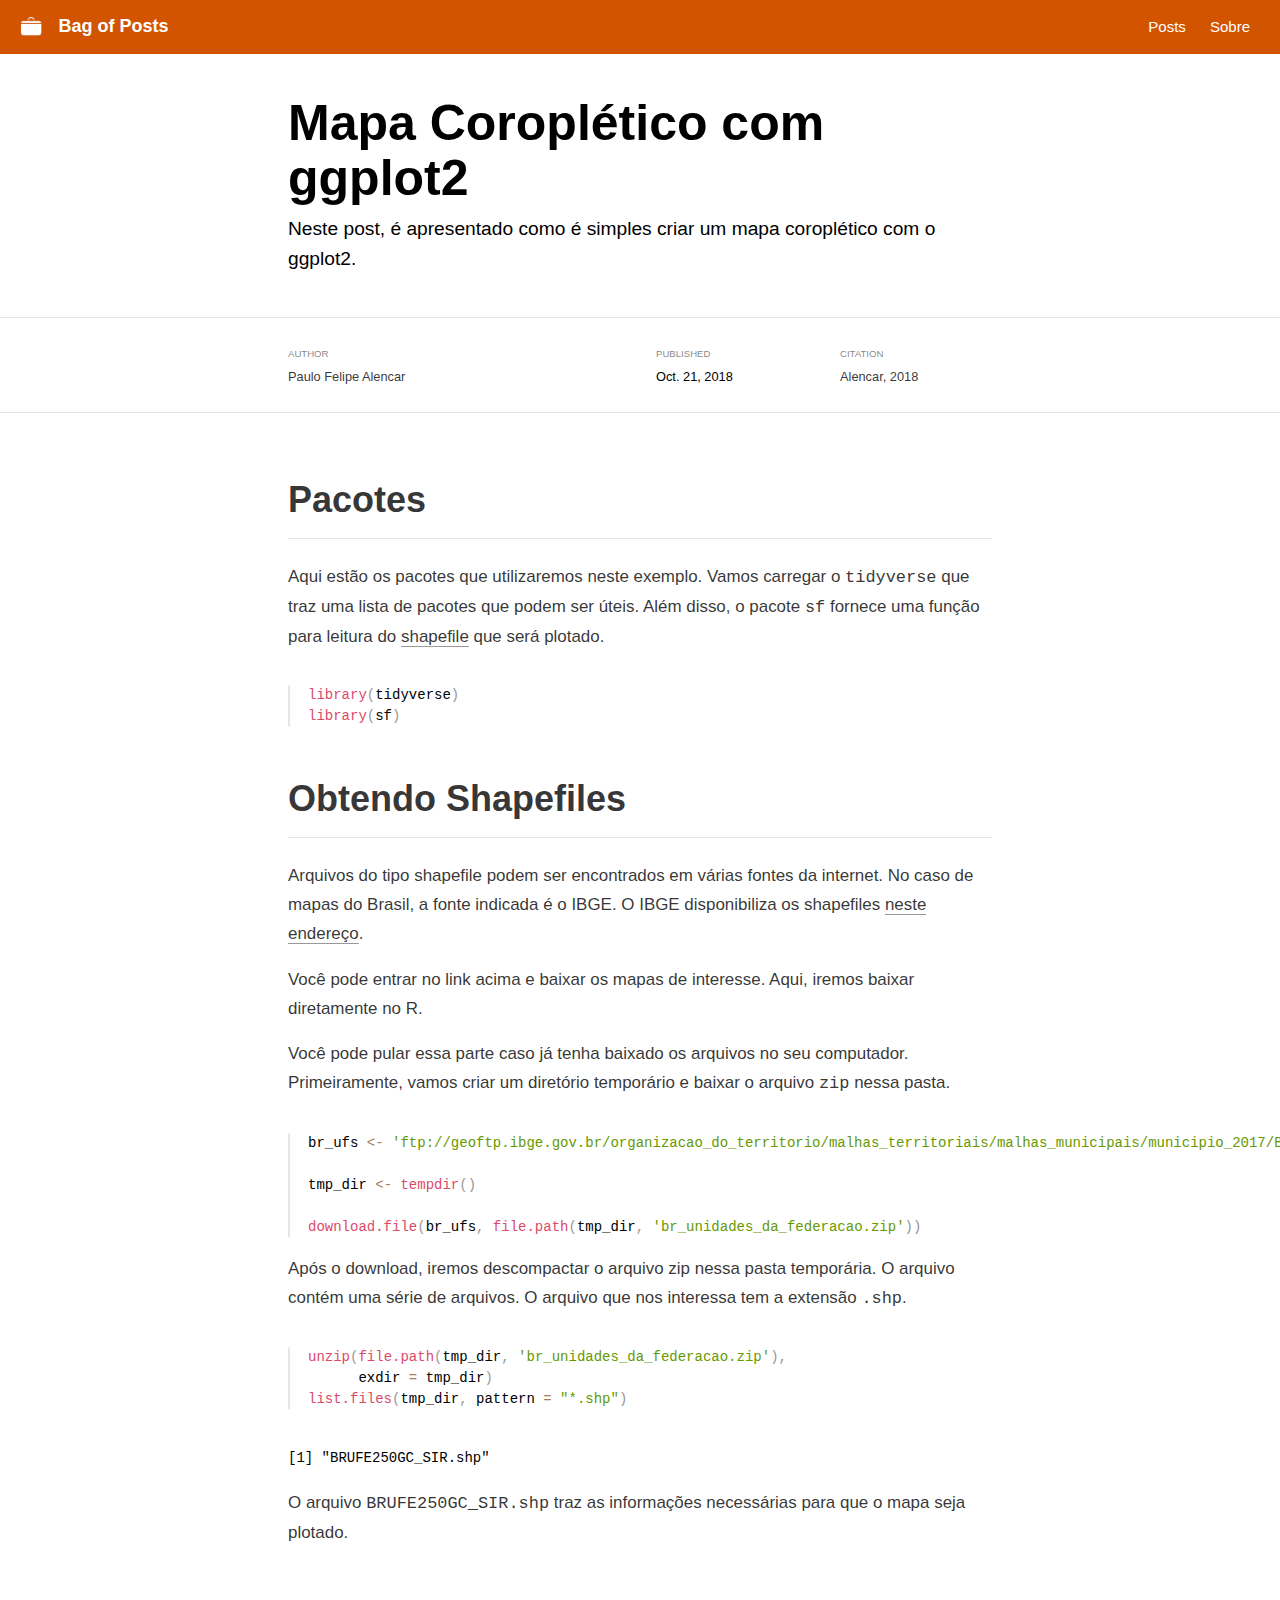
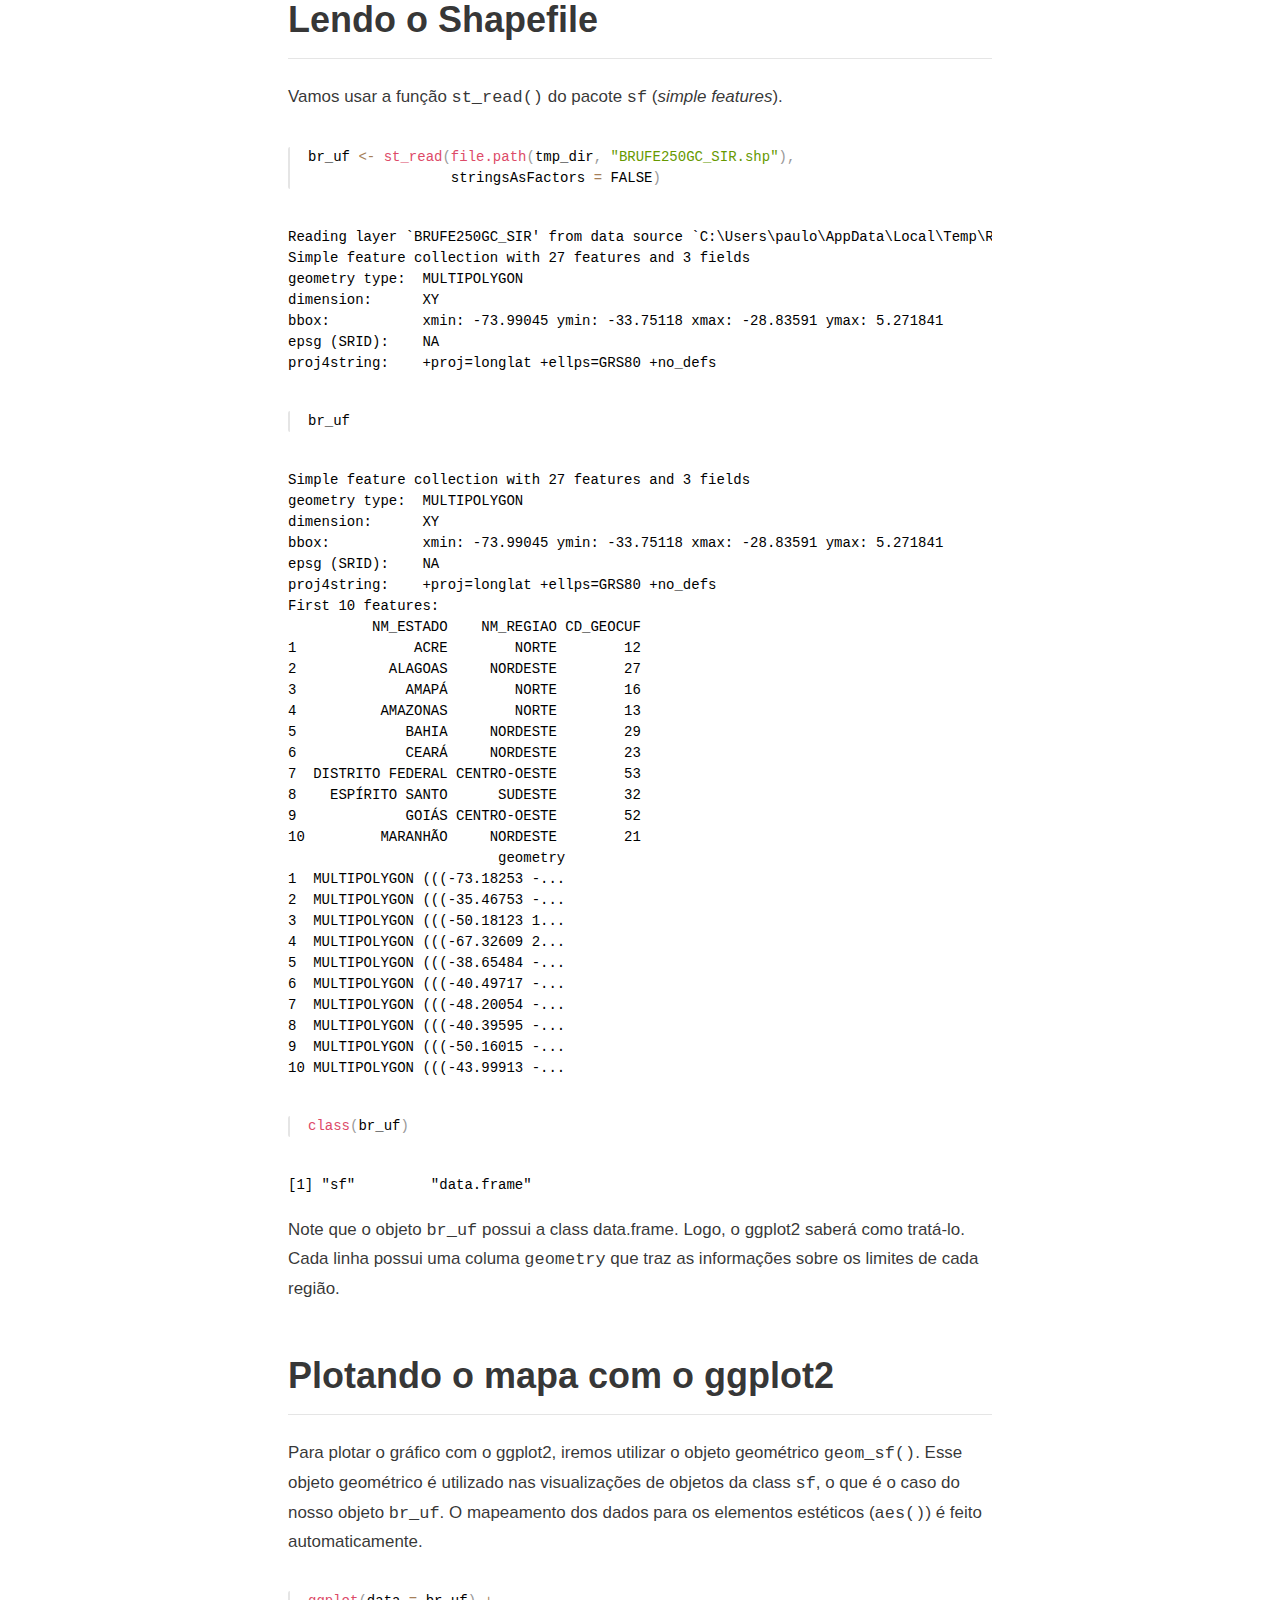
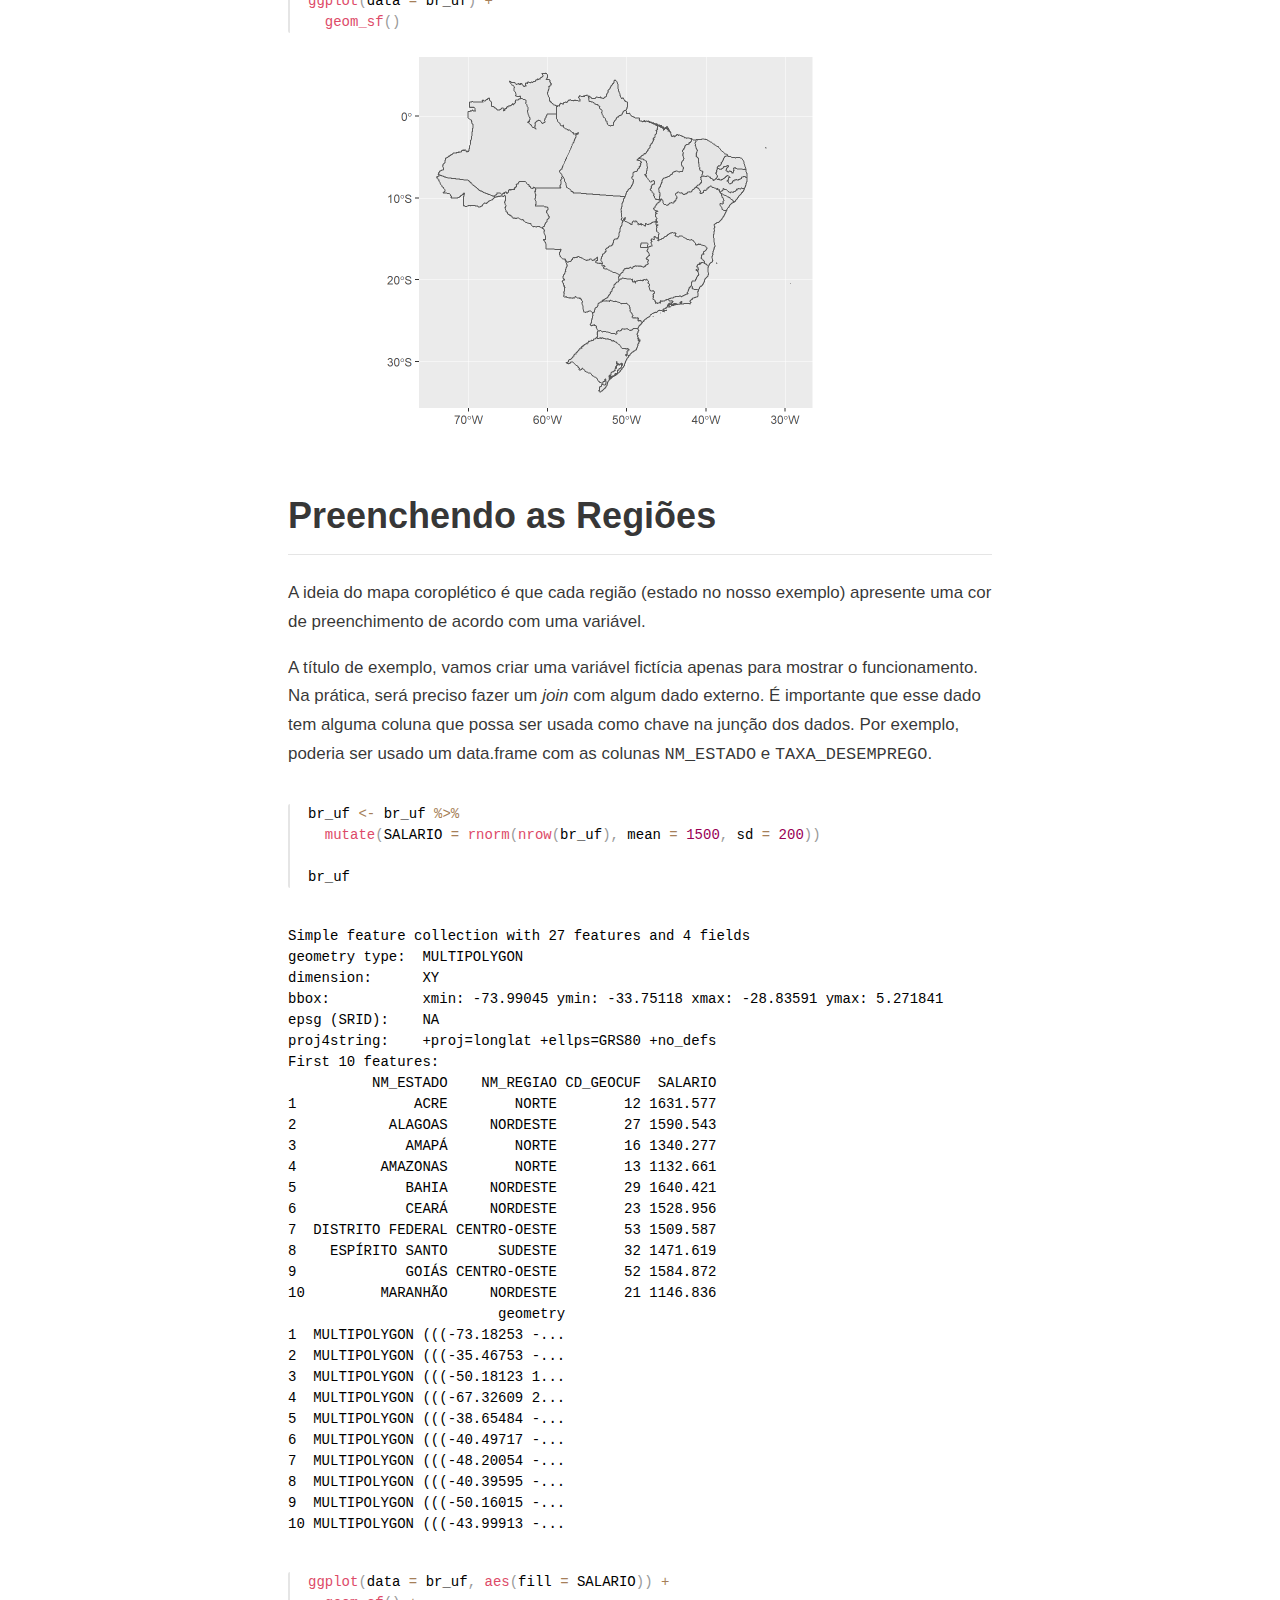
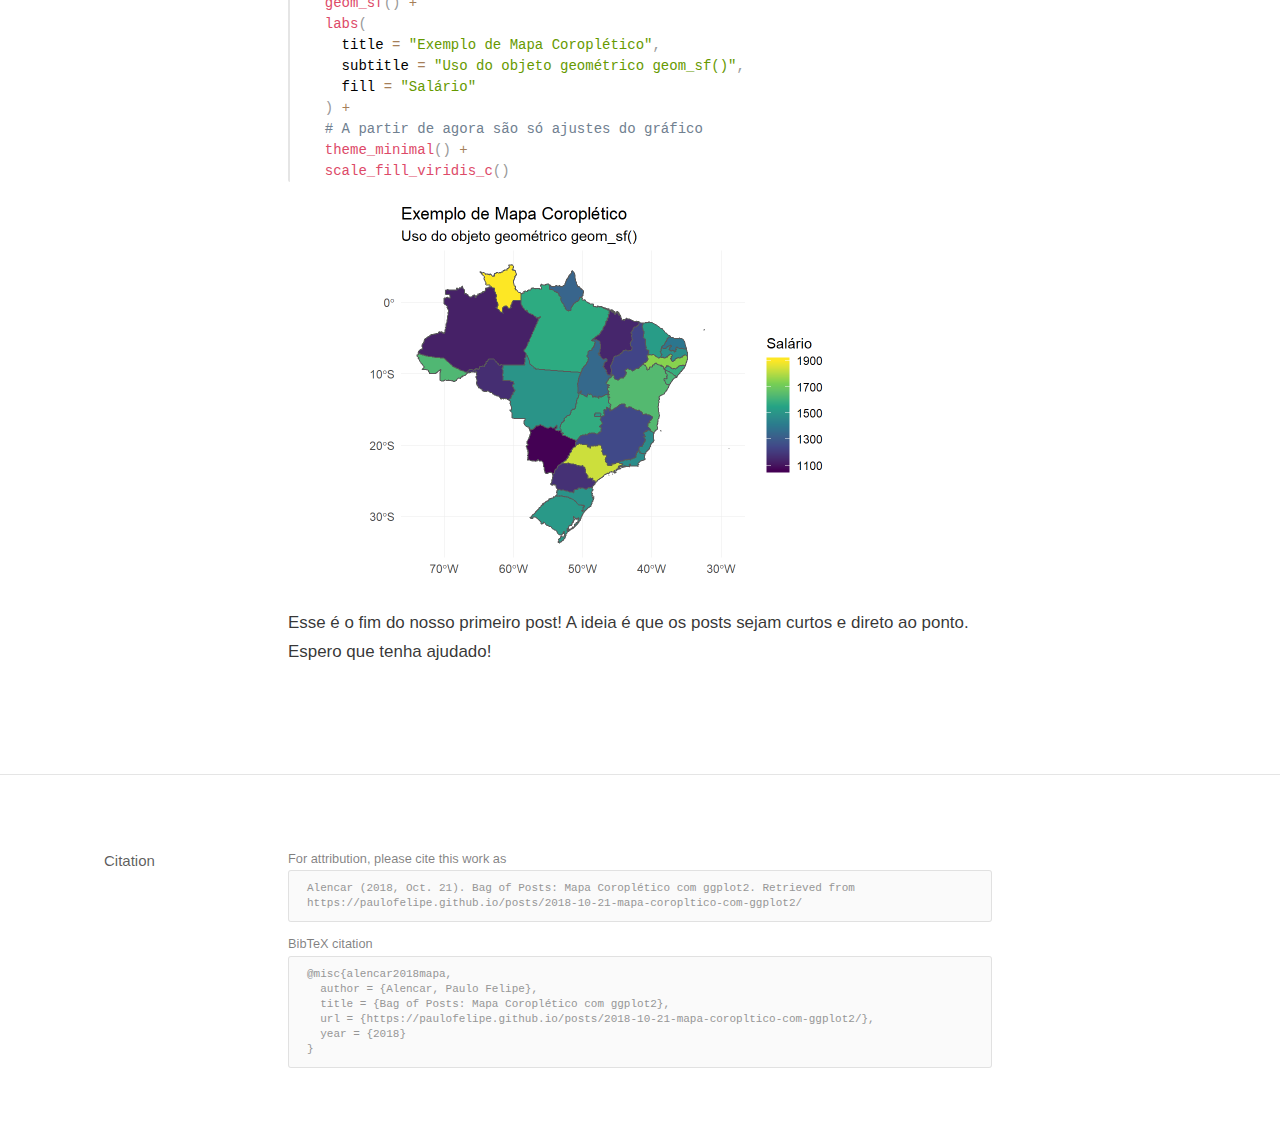
==== docs/posts/2018-10-21-mapa-coropltico-com-ggplot2/index.html @ 3ed50b2e "first commit" ====
<!DOCTYPE html>

<html xmlns="http://www.w3.org/1999/xhtml" lang="" xml:lang="">

<head>
  <meta charset="utf-8"/>
  <meta name="viewport" content="width=device-width, initial-scale=1"/>
  <meta http-equiv="X-UA-Compatible" content="IE=Edge,chrome=1"/>
  <meta name="generator" content="radix" />

  <style type="text/css">
  /* Hide doc at startup (prevent jankiness while JS renders/transforms) */
  body {
    visibility: hidden;
  }
  </style>

 <!--radix_placeholder_import_source-->
 <!--/radix_placeholder_import_source-->

  <!--radix_placeholder_meta_tags-->
<title>Bag of Posts: Mapa Coroplético com ggplot2</title>

<meta property="description" itemprop="description" content="Neste post, é apresentado como é simples criar um mapa coroplético com o ggplot2."/>

<link rel="canonical" href="https://paulofelipe.github.io/posts/2018-10-21-mapa-coropltico-com-ggplot2/"/>

<!--  https://schema.org/Article -->
<meta property="article:published" itemprop="datePublished" content="2018-10-21"/>
<meta property="article:created" itemprop="dateCreated" content="2018-10-21"/>
<meta name="article:author" content="Paulo Felipe Alencar"/>

<!--  https://developers.facebook.com/docs/sharing/webmasters#markup -->
<meta property="og:title" content="Bag of Posts: Mapa Coroplético com ggplot2"/>
<meta property="og:type" content="article"/>
<meta property="og:description" content="Neste post, é apresentado como é simples criar um mapa coroplético com o ggplot2."/>
<meta property="og:url" content="https://paulofelipe.github.io/posts/2018-10-21-mapa-coropltico-com-ggplot2/"/>
<meta property="og:image" content="https://paulofelipe.github.io/posts/2018-10-21-mapa-coropltico-com-ggplot2/mapa-coropltico-com-ggplot2_files/figure-html5/unnamed-chunk-7-1.png"/>
<meta property="og:image:width" content="1248"/>
<meta property="og:image:height" content="768"/>
<meta property="og:locale" content="en_US"/>
<meta property="og:site_name" content="Bag of Posts"/>

<!--  https://dev.twitter.com/cards/types/summary -->
<meta property="twitter:card" content="summary_large_image"/>
<meta property="twitter:title" content="Bag of Posts: Mapa Coroplético com ggplot2"/>
<meta property="twitter:description" content="Neste post, é apresentado como é simples criar um mapa coroplético com o ggplot2."/>
<meta property="twitter:url" content="https://paulofelipe.github.io/posts/2018-10-21-mapa-coropltico-com-ggplot2/"/>
<meta property="twitter:image" content="https://paulofelipe.github.io/posts/2018-10-21-mapa-coropltico-com-ggplot2/mapa-coropltico-com-ggplot2_files/figure-html5/unnamed-chunk-7-1.png"/>
<meta property="twitter:image:width" content="1248"/>
<meta property="twitter:image:height" content="768"/>

<!--  https://scholar.google.com/intl/en/scholar/inclusion.html#indexing -->
<meta name="citation_title" content="Bag of Posts: Mapa Coroplético com ggplot2"/>
<meta name="citation_fulltext_html_url" content="https://paulofelipe.github.io/posts/2018-10-21-mapa-coropltico-com-ggplot2/"/>
<meta name="citation_online_date" content="2018/10/21"/>
<meta name="citation_publication_date" content="2018/10/21"/>
<meta name="citation_author" content="Paulo Felipe Alencar"/>
<!--/radix_placeholder_meta_tags-->
  <!--radix_placeholder_rmarkdown_metadata-->

<script type="text/json" id="radix-rmarkdown-metadata">
{"type":"list","attributes":{"names":{"type":"character","attributes":{},"value":["title","description","author","date","output","citation_url","canonical_url"]}},"value":[{"type":"character","attributes":{},"value":["Mapa Coroplético com ggplot2"]},{"type":"character","attributes":{},"value":["Neste post, é apresentado como é simples criar um mapa coroplético com o ggplot2."]},{"type":"list","attributes":{},"value":[{"type":"list","attributes":{"names":{"type":"character","attributes":{},"value":["name","url"]}},"value":[{"type":"character","attributes":{},"value":["Paulo Felipe Alencar"]},{"type":"character","attributes":{},"value":["https://github.com/paulofelipe"]}]}]},{"type":"character","attributes":{},"value":["10-21-2018"]},{"type":"list","attributes":{"names":{"type":"character","attributes":{},"value":["radix::radix_article"]}},"value":[{"type":"list","attributes":{"names":{"type":"character","attributes":{},"value":["self_contained"]}},"value":[{"type":"logical","attributes":{},"value":[false]}]}]},{"type":"character","attributes":{},"value":["https://paulofelipe.github.io/posts/2018-10-21-mapa-coropltico-com-ggplot2/"]},{"type":"character","attributes":{},"value":["https://paulofelipe.github.io/posts/2018-10-21-mapa-coropltico-com-ggplot2/"]}]}
</script>
<!--/radix_placeholder_rmarkdown_metadata-->
  
  <script type="text/json" id="radix-resource-manifest">
  {"type":"character","attributes":{},"value":["BRUFE250GC_SIR.cpg","BRUFE250GC_SIR.dbf","BRUFE250GC_SIR.prj","BRUFE250GC_SIR.shp","BRUFE250GC_SIR.shx","mapa-coropltico-com-ggplot2_files/bowser-1.9.3/bowser.min.js","mapa-coropltico-com-ggplot2_files/distill-2.2.21/template.v2.js","mapa-coropltico-com-ggplot2_files/figure-html5/unnamed-chunk-5-1.png","mapa-coropltico-com-ggplot2_files/figure-html5/unnamed-chunk-7-1.png","mapa-coropltico-com-ggplot2_files/jquery-1.11.3/jquery.min.js","mapa-coropltico-com-ggplot2_files/webcomponents-2.0.0/webcomponents.js"]}
  </script>
  <!--radix_placeholder_navigation_in_header-->

<script type="application/javascript">

  window.headroom_prevent_pin = false;

  window.document.addEventListener("DOMContentLoaded", function (event) {

    // initialize headroom for banner
    var header = $('header').get(0);
    var headerHeight = header.offsetHeight;
    var headroom = new Headroom(header, {
      onPin : function() {
        if (window.headroom_prevent_pin) {
          window.headroom_prevent_pin = false;
          headroom.unpin();
        }
      }
    });
    headroom.init();
    if(window.location.hash)
      headroom.unpin();
    $(header).addClass('headroom--transition');

    // offset scroll location for banner on hash change
    // (see: https://github.com/WickyNilliams/headroom.js/issues/38)
    window.addEventListener("hashchange", function(event) {
      window.scrollTo(0, window.pageYOffset - (headerHeight + 25));
    });

    // responsive menu
    $('.radix-site-header').each(function(i, val) {
      var topnav = $(this);
      var toggle = topnav.find('.nav-toggle');
      toggle.on('click', function() {
        topnav.toggleClass('responsive');
      });
    });

    // nav dropdowns
    $('.nav-dropbtn').click(function(e) {
      $(this).next('.nav-dropdown-content').toggleClass('nav-dropdown-active');
      $(this).parent().siblings('.nav-dropdown')
         .children('.nav-dropdown-content').removeClass('nav-dropdown-active');
    });
    $("body").click(function(e){
      $('.nav-dropdown-content').removeClass('nav-dropdown-active');
    });
    $(".nav-dropdown").click(function(e){
      e.stopPropagation();
    });
  });
</script>

<style type="text/css">

/* Theme (user-documented overrideables for nav appearance) */

.radix-site-nav {
  color: rgba(255, 255, 255, 0.8);
  background-color: #455a64;
  font-size: 15px;
  font-weight: 300;
}

.radix-site-nav a {
  color: inherit;
  text-decoration: none;
}

.radix-site-nav a:hover {
  color: white;
}

@media print {
  .radix-site-nav {
    display: none;
  }
}

.radix-site-header {

}

.radix-site-footer {

}


/* Site Header */

.radix-site-header {
  width: 100%;
  box-sizing: border-box;
  z-index: 3;
}

.radix-site-header .nav-left {
  display: inline-block;
  margin-left: 8px;
}

@media screen and (max-width: 768px) {
  .radix-site-header .nav-left {
    margin-left: 0;
  }
}


.radix-site-header .nav-right {
  float: right;
  margin-right: 8px;
}

.radix-site-header a,
.radix-site-header .title {
  display: inline-block;
  text-align: center;
  padding: 14px 10px 14px 10px;
}

.radix-site-header .title {
  font-size: 18px;
}

.radix-site-header .logo {
  padding: 0;
}

.radix-site-header .logo img {
  display: none;
  max-height: 20px;
  width: auto;
  margin-bottom: -4px;
}

.radix-site-header .nav-image img {
  max-height: 18px;
  width: auto;
  display: inline-block;
  margin-bottom: -3px;
}



@media screen and (min-width: 1000px) {
  .radix-site-header .logo img {
    display: inline-block;
  }
  .radix-site-header .nav-left {
    margin-left: 20px;
  }
  .radix-site-header .nav-right {
    margin-right: 20px;
  }
  .radix-site-header .title {
    padding-left: 12px;
  }
}


.radix-site-header .nav-toggle {
  display: none;
}

.nav-dropdown {
  display: inline-block;
  position: relative;
}

.nav-dropdown .nav-dropbtn {
  border: none;
  outline: none;
  color: rgba(255, 255, 255, 0.8);
  padding: 16px 10px;
  background-color: transparent;
  font-family: inherit;
  font-size: inherit;
  font-weight: inherit;
  margin: 0;
  margin-top: 1px;
  z-index: 2;
}

.nav-dropdown-content {
  display: none;
  position: absolute;
  background-color: white;
  min-width: 200px;
  border: 1px solid rgba(0,0,0,0.15);
  border-radius: 4px;
  box-shadow: 0px 8px 16px 0px rgba(0,0,0,0.1);
  z-index: 1;
  margin-top: 2px;
  white-space: nowrap;
  padding-top: 4px;
  padding-bottom: 4px;
}

.nav-dropdown-content hr {
  margin-top: 4px;
  margin-bottom: 4px;
  border: none;
  border-bottom: 1px solid rgba(0, 0, 0, 0.1);
}

.nav-dropdown-active {
  display: block;
}

.nav-dropdown-content a, .nav-dropdown-content .nav-dropdown-header {
  color: black;
  padding: 6px 24px;
  text-decoration: none;
  display: block;
  text-align: left;
}

.nav-dropdown-content .nav-dropdown-header {
  display: block;
  padding: 5px 24px;
  padding-bottom: 0;
  text-transform: uppercase;
  font-size: 14px;
  color: #999999;
  white-space: nowrap;
}

.nav-dropdown:hover .nav-dropbtn {
  color: white;
}

.nav-dropdown-content a:hover {
  background-color: #ddd;
  color: black;
}

.nav-right .nav-dropdown-content {
  margin-left: -45%;
  right: 0;
}

@media screen and (max-width: 768px) {
  .radix-site-header a, .radix-site-header .nav-dropdown  {display: none;}
  .radix-site-header a.nav-toggle {
    float: right;
    display: block;
  }
  .radix-site-header .title {
    margin-left: 0;
  }
  .radix-site-header .nav-right {
    margin-right: 0;
  }
  .radix-site-header {
    overflow: hidden;
  }
  .nav-right .nav-dropdown-content {
    margin-left: 0;
  }
}


@media screen and (max-width: 768px) {
  .radix-site-header.responsive {position: relative;}
  .radix-site-header.responsive a.nav-toggle {
    position: absolute;
    right: 0;
    top: 0;
  }
  .radix-site-header.responsive a,
  .radix-site-header.responsive .nav-dropdown {
    display: block;
    text-align: left;
  }
  .radix-site-header.responsive .nav-left,
  .radix-site-header.responsive .nav-right {
    width: 100%;
  }
  .radix-site-header.responsive .nav-dropdown {float: none;}
  .radix-site-header.responsive .nav-dropdown-content {position: relative;}
  .radix-site-header.responsive .nav-dropdown .nav-dropbtn {
    display: block;
    width: 100%;
    text-align: left;
  }
}

/* Site Footer */

.radix-site-footer {
  width: 100%;
  overflow: hidden;
  box-sizing: border-box;
  z-index: 3;
  margin-top: 30px;
  padding-top: 30px;
  padding-bottom: 30px;
  text-align: center;
}

/* Headroom */

d-title {
  padding-top: 6rem;
}

@media print {
  d-title {
    padding-top: 4rem;
  }
}

.headroom {
  z-index: 1000;
  position: fixed;
  top: 0;
  left: 0;
  right: 0;
}

.headroom--transition {
  transition: all .4s ease-in-out;
}

.headroom--unpinned {
  top: -100px;
}

.headroom--pinned {
  top: 0;
}

</style>

<link href="../../site_libs/font-awesome-5.0.13/css/fa-svg-with-js.css" rel="stylesheet"/>
<script src="../../site_libs/font-awesome-5.0.13/js/fontawesome-all.min.js"></script>
<script src="../../site_libs/font-awesome-5.0.13/js/fa-v4-shims.min.js"></script>
<script src="../../site_libs/headroom-0.9.4/headroom.min.js"></script>
<!--/radix_placeholder_navigation_in_header-->
  <!--radix_placeholder_distill-->

<style type="text/css">

body {
  background-color: white;
}

.pandoc-table {
  width: 100%;
}

.pandoc-table>caption {
  margin-bottom: 10px;
}

.pandoc-table th:not([align]) {
  text-align: left;
}

.pagedtable-footer {
  font-size: 15px;
}

.html-widget {
  margin-bottom: 2.0em;
}

.l-screen-inset {
  padding-right: 16px;
}

.l-screen .caption {
  margin-left: 10px;
}

.shaded {
  background: rgb(247, 247, 247);
  padding-top: 20px;
  padding-bottom: 20px;
  border-top: 1px solid rgba(0, 0, 0, 0.1);
  border-bottom: 1px solid rgba(0, 0, 0, 0.1);
}

.shaded .html-widget {
  margin-bottom: 0;
  border: 1px solid rgba(0, 0, 0, 0.1);
}

.shaded .shaded-content {
  background: white;
}

.text-output {
  margin-top: 0;
  line-height: 1.5em;
}

.hidden {
  display: none !important;
}

d-article {
  padding-bottom: 30px;
}

d-appendix {
  padding-top: 30px;
}

d-article>p>img {
  width: 100%;
}

d-article iframe {
  border: 1px solid rgba(0, 0, 0, 0.1);
  margin-bottom: 2.0em;
  width: 100%;
}

figure img.external {
  background: white;
  border: 1px solid rgba(0, 0, 0, 0.1);
  box-shadow: 0 1px 8px rgba(0, 0, 0, 0.1);
  padding: 18px;
  box-sizing: border-box;
}

/* CSS for table of contents */

.d-toc {
  color: rgba(0,0,0,0.8);
  font-size: 0.8em;
  line-height: 1em;
}

.d-toc-header {
  font-size: 0.6rem;
  font-weight: 400;
  color: rgba(0, 0, 0, 0.5);
  text-transform: uppercase;
  margin-top: 0;
  margin-bottom: 1.3em;
}

.d-toc a {
  border-bottom: none;
}

.d-toc ul {
  padding-left: 0;
}

.d-toc li>ul {
  padding-top: 0.8em;
  padding-left: 16px;
  margin-bottom: 0.6em;
}

.d-toc ul,
.d-toc li {
  list-style-type: none;
}

.d-toc li {
  margin-bottom: 0.9em;
}

.d-toc-separator {
  margin-top: 20px;
  margin-bottom: 2em;
}

.d-article-with-toc {
  border-top: none;
  padding-top: 0;
}



/* Tweak code blocks (note that this CSS is repeated above in an injection
   into the d-code shadow dom) */

pre.d-code code.d-code {
  padding-left: 10px;
  font-size: 12px;
  border-left: 2px solid rgba(0,0,0,0.1);
}

pre.text-output {

  font-size: 12px;
  color: black;
  background: none;
  font-family: Consolas, Monaco, 'Andale Mono', 'Ubuntu Mono', monospace;
  text-align: left;
  white-space: pre;
  word-spacing: normal;
  word-break: normal;
  word-wrap: normal;
  line-height: 1.5;

  -moz-tab-size: 4;
  -o-tab-size: 4;
  tab-size: 4;

  -webkit-hyphens: none;
  -moz-hyphens: none;
  -ms-hyphens: none;
  hyphens: none;
}

@media(min-width: 768px) {
pre.d-code code.d-code  {
    padding-left: 18px;
    font-size: 14px;
}
pre.text-output {
  font-size: 14px;
}
}

/* Figure */

.figure {
  position: relative;
  margin-bottom: 2.5em;
  margin-top: 1.5em;
}

.figure img {
  width: 100%;
}

.figure .caption {
  color: rgba(0, 0, 0, 0.6);
  font-size: 12px;
  line-height: 1.5em;
}

.figure img.external {
  background: white;
  border: 1px solid rgba(0, 0, 0, 0.1);
  box-shadow: 0 1px 8px rgba(0, 0, 0, 0.1);
  padding: 18px;
  box-sizing: border-box;
}

.figure .caption a {
  color: rgba(0, 0, 0, 0.6);
}

.figure .caption b,
.figure .caption strong, {
  font-weight: 600;
  color: rgba(0, 0, 0, 1.0);
}



/* Tweak 1000px media break to show more text */

@media(min-width: 1000px) {
  .base-grid,
  distill-header,
  d-title,
  d-abstract,
  d-article,
  d-appendix,
  distill-appendix,
  d-byline,
  d-footnote-list,
  d-citation-list,
  distill-footer {
    grid-template-columns: [screen-start] 1fr [page-start kicker-start] 80px [middle-start] 50px [text-start kicker-end] 65px 65px 65px 65px 65px 65px 65px 65px [text-end gutter-start] 65px [middle-end] 65px [page-end gutter-end] 1fr [screen-end];
    grid-column-gap: 16px;
  }

  .grid {
    grid-column-gap: 16px;
  }

  d-article {
    font-size: 1.06rem;
    line-height: 1.7em;
  }
  figure .caption, .figure .caption, figure figcaption {
    font-size: 13px;
  }
}

@media(min-width: 1180px) {
  .base-grid,
  distill-header,
  d-title,
  d-abstract,
  d-article,
  d-appendix,
  distill-appendix,
  d-byline,
  d-footnote-list,
  d-citation-list,
  distill-footer {
    grid-template-columns: [screen-start] 1fr [page-start kicker-start] 60px [middle-start] 60px [text-start kicker-end] 60px 60px 60px 60px 60px 60px 60px 60px [text-end gutter-start] 60px [middle-end] 60px [page-end gutter-end] 1fr [screen-end];
    grid-column-gap: 32px;
  }

  .grid {
    grid-column-gap: 32px;
  }
}


/* Get the citation styles for the appendix (not auto-injected on render since
   we do our own rendering of the citation appendix) */

d-appendix .citation-appendix,
.d-appendix .citation-appendix {
  font-size: 11px;
  line-height: 15px;
  border-left: 1px solid rgba(0, 0, 0, 0.1);
  padding-left: 18px;
  border: 1px solid rgba(0,0,0,0.1);
  background: rgba(0, 0, 0, 0.02);
  padding: 10px 18px;
  border-radius: 3px;
  color: rgba(150, 150, 150, 1);
  overflow: hidden;
  margin-top: -12px;
  white-space: pre-wrap;
  word-wrap: break-word;
}


/* Social footer */

.social_footer {
  margin-top: 30px;
  margin-bottom: 0;
  color: rgba(0,0,0,0.67);
}

.disqus-comments {
  margin-right: 30px;
}

.disqus-comment-count {
  border-bottom: 1px solid rgba(0, 0, 0, 0.4);
  cursor: pointer;
}

#disqus_thread {
  margin-top: 30px;
}

.article-sharing a {
  border-bottom: none;
  margin-right: 8px;
}

.article-sharing a:hover {
  border-bottom: none;
}

.sidebar-section.subscribe {
  font-size: 12px;
  line-height: 1.6em;
}

.subscribe p {
  margin-bottom: 0.5em;
}


.article-footer .subscribe {
  font-size: 15px;
  margin-top: 45px;
}


/* Improve display for browsers without grid (IE/Edge <= 15) */

.downlevel {
  line-height: 1.6em;
  font-family: -apple-system, BlinkMacSystemFont, "Segoe UI", Roboto, Oxygen, Ubuntu, Cantarell, "Fira Sans", "Droid Sans", "Helvetica Neue", Arial, sans-serif;
  margin: 0;
}

.downlevel .d-title {
  padding-top: 6rem;
  padding-bottom: 1.5rem;
}

.downlevel .d-title h1 {
  font-size: 50px;
  font-weight: 700;
  line-height: 1.1em;
  margin: 0 0 0.5rem;
}

.downlevel .d-title p {
  font-weight: 300;
  font-size: 1.2rem;
  line-height: 1.55em;
  margin-top: 0;
}

.downlevel .d-byline {
  padding-top: 0.8em;
  padding-bottom: 0.8em;
  font-size: 0.8rem;
  line-height: 1.8em;
}

.downlevel .section-separator {
  border: none;
  border-top: 1px solid rgba(0, 0, 0, 0.1);
}

.downlevel .d-article {
  font-size: 1.06rem;
  line-height: 1.7em;
  padding-top: 1rem;
  padding-bottom: 2rem;
}


.downlevel .d-appendix {
  padding-left: 0;
  padding-right: 0;
  max-width: none;
  font-size: 0.8em;
  line-height: 1.7em;
  margin-bottom: 0;
  color: rgba(0,0,0,0.5);
  padding-top: 40px;
  padding-bottom: 48px;
}

.downlevel .footnotes ol {
  padding-left: 13px;
}

.downlevel .base-grid,
.downlevel .distill-header,
.downlevel .d-title,
.downlevel .d-abstract,
.downlevel .d-article,
.downlevel .d-appendix,
.downlevel .distill-appendix,
.downlevel .d-byline,
.downlevel .d-footnote-list,
.downlevel .d-citation-list,
.downlevel .distill-footer,
.downlevel .appendix-bottom,
.downlevel .posts-container {
  padding-left: 40px;
  padding-right: 40px;
}

@media(min-width: 768px) {
  .downlevel .base-grid,
  .downlevel .distill-header,
  .downlevel .d-title,
  .downlevel .d-abstract,
  .downlevel .d-article,
  .downlevel .d-appendix,
  .downlevel .distill-appendix,
  .downlevel .d-byline,
  .downlevel .d-footnote-list,
  .downlevel .d-citation-list,
  .downlevel .distill-footer,
  .downlevel .appendix-bottom,
  .downlevel .posts-container {
  padding-left: 150px;
  padding-right: 150px;
  max-width: 900px;
}
}

.downlevel pre code {
  display: block;
  border-left: 2px solid rgba(0, 0, 0, .1);
  padding: 0 0 0 20px;
  font-size: 14px;
}

.downlevel code, .downlevel pre {
  color: black;
  background: none;
  font-family: Consolas, Monaco, 'Andale Mono', 'Ubuntu Mono', monospace;
  text-align: left;
  white-space: pre;
  word-spacing: normal;
  word-break: normal;
  word-wrap: normal;
  line-height: 1.5;

  -moz-tab-size: 4;
  -o-tab-size: 4;
  tab-size: 4;

  -webkit-hyphens: none;
  -moz-hyphens: none;
  -ms-hyphens: none;
  hyphens: none;
}

</style>

<script type="application/javascript">

function is_downlevel_browser() {
  if (bowser.isUnsupportedBrowser({ msie: "12", msedge: "16"},
                                 window.navigator.userAgent)) {
    return true;
  } else {
    return window.load_distill_framework === undefined;
  }
}

// show body when load is complete
function on_load_complete() {

  // set body to visible
  document.body.style.visibility = 'visible';

  // force redraw for leaflet widgets
  if (window.HTMLWidgets) {
    var maps = window.HTMLWidgets.findAll(".leaflet");
    $.each(maps, function(i, el) {
      var map = this.getMap();
      map.invalidateSize();
      map.eachLayer(function(layer) {
        if (layer instanceof L.TileLayer)
          layer.redraw();
      });
    });
  }

  // trigger 'shown' so htmlwidgets resize
  $('d-article').trigger('shown');
}

function init_distill() {

  init_common();

  // create front matter
  var front_matter = $('<d-front-matter></d-front-matter>');
  $('#distill-front-matter').wrap(front_matter);

  // create d-title
  $('.d-title').changeElementType('d-title');

  // create d-byline
  var byline = $('<d-byline></d-byline>');
  $('.d-byline').replaceWith(byline);

  // create d-article
  var article = $('<d-article></d-article>');
  $('.d-article').wrap(article).children().unwrap();

  // move posts container into article
  $('.posts-container').appendTo($('d-article'));

  // create d-appendix
  $('.d-appendix').changeElementType('d-appendix');

  // create d-bibliography
  var bibliography = $('<d-bibliography></d-bibliography>');
  $('#distill-bibliography').wrap(bibliography);

  // flag indicating that we have appendix items
  var appendix = $('.appendix-bottom').children('h3').length > 0;

  // replace citations with <d-cite>
  $('.citation').each(function(i, val) {
    appendix = true;
    var cites = $(this).attr('data-cites').split(" ");
    var dt_cite = $('<d-cite></d-cite>');
    dt_cite.attr('key', cites.join());
    $(this).replaceWith(dt_cite);
  });
  // remove refs
  $('#refs').remove();

  // replace footnotes with <d-footnote>
  $('.footnote-ref').each(function(i, val) {
    appendix = true;
    var href = $(this).attr('href');
    var id = href.replace('#', '');
    var fn = $('#' + id);
    var fn_p = $('#' + id + '>p');
    fn_p.find('.footnote-back').remove();
    var text = fn_p.html();
    var dtfn = $('<d-footnote></d-footnote>');
    dtfn.html(text);
    $(this).replaceWith(dtfn);
  });
  // remove footnotes
  $('.footnotes').remove();

  $('h1.appendix, h2.appendix').each(function(i, val) {
    $(this).changeElementType('h3');
  });
  $('h3.appendix').each(function(i, val) {
    var id = $(this).attr('id');
    $('.d-toc a[href="#' + id + '"]').parent().remove();
    appendix = true;
    $(this).nextUntil($('h1, h2, h3')).addBack().appendTo($('d-appendix'));
  });

  // show d-appendix if we have appendix content
  $("d-appendix").css('display', appendix ? 'grid' : 'none');

  // replace code blocks with d-code
  $('pre>code').each(function(i, val) {
    var code = $(this);
    var pre = code.parent();
    var clz = "";
    var language = pre.attr('class');
    if (language) {
      // map unknown languages to "clike" (without this they just dissapear)
      if ($.inArray(language, ["bash", "clike", "css", "go", "html",
                               "javascript", "js", "julia", "lua", "markdown",
                               "markup", "mathml", "python", "svg", "xml"]) == -1)
        language = "clike";
      language = ' language="' + language + '"';
      var dt_code = $('<d-code block' + language + clz + '></d-code>');
      dt_code.text(code.text());
      pre.replaceWith(dt_code);
    } else {
      code.addClass('text-output').unwrap().changeElementType('pre');
    }
  });

  // localize layout chunks to just output
  $('.layout-chunk').each(function(i, val) {

    // capture layout
    var layout = $(this).attr('data-layout');

    // apply layout to markdown level block elements
    var elements = $(this).children().not('d-code, pre.text-output, script');
    elements.each(function(i, el) {
      var layout_div = $('<div class="' + layout + '"></div>');
      if (layout_div.hasClass('shaded')) {
        var shaded_content = $('<div class="shaded-content"></div>');
        $(this).wrap(shaded_content);
        $(this).parent().wrap(layout_div);
      } else {
        $(this).wrap(layout_div);
      }
    });


    // unwrap the layout-chunk div
    $(this).children().unwrap();
  });

  // load distill framework
  load_distill_framework();

  // wait for window.distillRunlevel == 4 to do post processing
  function distill_post_process() {

    if (!window.distillRunlevel || window.distillRunlevel < 4)
      return;

    // hide author/affiliations entirely if we have no authors
    var front_matter = JSON.parse($("#distill-front-matter").html());
    var have_authors = front_matter.authors && front_matter.authors.length > 0;
    if (!have_authors)
      $('d-byline').addClass('hidden');

    // table of contents
    if (have_authors) // adjust border if we are in authors
      $('.d-toc').parent().addClass('d-article-with-toc');

    // strip links that point to #
    $('.authors-affiliations').find('a[href="#"]').removeAttr('href');

    // hide elements of author/affiliations grid that have no value
    function hide_byline_column(caption) {
      $('d-byline').find('h3:contains("' + caption + '")').parent().css('visibility', 'hidden');
    }

    // affiliations
    var have_affiliations = false;
    for (var i = 0; i<front_matter.authors.length; ++i) {
      var author = front_matter.authors[i];
      if (author.affiliation !== "&nbsp;") {
        have_affiliations = true;
        break;
      }
    }
    if (!have_affiliations)
      $('d-byline').find('h3:contains("Affiliations")').css('visibility', 'hidden');

    // published date
    if (!front_matter.publishedDate)
      hide_byline_column("Published");

    // document object identifier
    var doi = $('d-byline').find('h3:contains("DOI")');
    var doi_p = doi.next().empty();
    if (!front_matter.doi) {
      // if we have a citation and valid citationText then link to that
      if ($('#citation').length > 0 && front_matter.citationText) {
        doi.html('Citation');
        $('<a href="#citation"></a>')
          .text(front_matter.citationText)
          .appendTo(doi_p);
      } else {
        hide_byline_column("DOI");
      }
    } else {
      $('<a></a>')
         .attr('href', "https://doi.org/" + front_matter.doi)
         .html(front_matter.doi)
         .appendTo(doi_p);
    }

     // change plural form of authors/affiliations
    if (front_matter.authors.length === 1) {
      var grid = $('.authors-affiliations');
      grid.children('h3:contains("Authors")').text('Author');
      grid.children('h3:contains("Affiliations")').text('Affiliation');
    }

    // inject pre code styles (can't do this with a global stylesheet b/c a shadow root is used)
    $('d-code').each(function(i, val) {
      var style = document.createElement('style');
      style.innerHTML = 'pre code { padding-left: 10px; font-size: 12px; border-left: 2px solid rgba(0,0,0,0.1); } ' +
                        '@media(min-width: 768px) { pre code { padding-left: 18px; font-size: 14px; } }';
      if (this.shadowRoot)
        this.shadowRoot.appendChild(style);
    });

    // move appendix-bottom entries to the bottom
    $('.appendix-bottom').appendTo('d-appendix').children().unwrap();
    $('.appendix-bottom').remove();

    // clear polling timer
    clearInterval(tid);

    // show body now that everything is ready
    on_load_complete();
  }

  var tid = setInterval(distill_post_process, 50);
  distill_post_process();

}

function init_downlevel() {

  init_common();

   // insert hr after d-title
  $('.d-title').after($('<hr class="section-separator"/>'));

  // check if we have authors
  var front_matter = JSON.parse($("#distill-front-matter").html());
  var have_authors = front_matter.authors && front_matter.authors.length > 0;

  // manage byline/border
  if (!have_authors)
    $('.d-byline').remove();
  $('.d-byline').after($('<hr class="section-separator"/>'));
  $('.d-byline a').remove();

  // remove toc
  $('.d-toc-header').remove();
  $('.d-toc').remove();
  $('.d-toc-separator').remove();

  // move appendix elements
  $('h1.appendix, h2.appendix').each(function(i, val) {
    $(this).changeElementType('h3');
  });
  $('h3.appendix').each(function(i, val) {
    $(this).nextUntil($('h1, h2, h3')).addBack().appendTo($('.d-appendix'));
  });


  // inject headers into references and footnotes
  var refs_header = $('<h3></h3>');
  refs_header.text('References');
  $('#refs').prepend(refs_header);

  var footnotes_header = $('<h3></h3');
  footnotes_header.text('Footnotes');
  $('.footnotes').children('hr').first().replaceWith(footnotes_header);

  // move appendix-bottom entries to the bottom
  $('.appendix-bottom').appendTo('.d-appendix').children().unwrap();
  $('.appendix-bottom').remove();

  // remove appendix if it's empty
  if ($('.d-appendix').children().length === 0)
    $('.d-appendix').remove();

  // prepend separator above appendix
  $('.d-appendix').before($('<hr class="section-separator" style="clear: both"/>'));

  // trim code
  $('pre>code').each(function(i, val) {
    $(this).html($.trim($(this).html()));
  });

  // move posts-container right before article
  $('.posts-container').insertBefore($('.d-article'));

  $('body').addClass('downlevel');

  on_load_complete();
}


function init_common() {

  // jquery plugin to change element types
  (function($) {
    $.fn.changeElementType = function(newType) {
      var attrs = {};

      $.each(this[0].attributes, function(idx, attr) {
        attrs[attr.nodeName] = attr.nodeValue;
      });

      this.replaceWith(function() {
        return $("<" + newType + "/>", attrs).append($(this).contents());
      });
    };
  })(jQuery);

  // prevent underline for linked images
  $('a > img').parent().css({'border-bottom' : 'none'});

  // mark non-body figures created by knitr chunks as 100% width
  $('.layout-chunk').each(function(i, val) {
    var figures = $(this).find('img, .html-widget');
    if ($(this).attr('data-layout') !== "l-body") {
      figures.css('width', '100%');
    } else {
      figures.css('max-width', '100%');
      figures.filter("[width]").each(function(i, val) {
        var fig = $(this);
        fig.css('width', fig.attr('width') + 'px');
      });

    }
  });

  // auto-append index.html to post-preview links in file: protocol
  // and in rstudio ide preview
  $('.post-preview').each(function(i, val) {
    if (window.location.protocol === "file:")
      $(this).attr('href', $(this).attr('href') + "index.html");
  });

  // get rid of index.html references in header
  if (window.location.protocol !== "file:") {
    $('.radix-site-header a[href]').each(function(i,val) {
      $(this).attr('href', $(this).attr('href').replace("index.html", "./"));
    });
  }

  // add class to pandoc style tables
  $('tr.header').parent('thead').parent('table').addClass('pandoc-table');
  $('.kable-table').children('table').addClass('pandoc-table');

  // add figcaption style to table captions
  $('caption').parent('table').addClass("figcaption");

  // initialize posts list
  if (window.init_posts_list)
    window.init_posts_list();

  // implmement disqus comment link
  $('.disqus-comment-count').click(function() {
    window.headroom_prevent_pin = true;
    $('#disqus_thread').toggleClass('hidden');
    if (!$('#disqus_thread').hasClass('hidden')) {
      var offset = $(this).offset();
      $(window).resize();
      $('html, body').animate({
        scrollTop: offset.top - 35
      });
    }
  });
}

document.addEventListener('DOMContentLoaded', function() {
  if (is_downlevel_browser())
    init_downlevel();
  else
    window.addEventListener('WebComponentsReady', init_distill);
});

</script>

<!--/radix_placeholder_distill-->
  <script src="../../site_libs/jquery-1.11.3/jquery.min.js"></script>
  <script src="../../site_libs/bowser-1.9.3/bowser.min.js"></script>
  <script src="../../site_libs/webcomponents-2.0.0/webcomponents.js"></script>
  <script src="../../site_libs/distill-2.2.21/template.v2.js"></script>
  <!--radix_placeholder_site_in_header-->
<style type="text/css">
.radix-site-nav {
  color: rgba(255, 255, 255, 0.8);
  background-color: #d35400;
    font-size: 15px;
  font-weight: 300;
}

.radix-site-nav a {
  color: inherit;
  text-decoration: none;
}

.radix-site-nav a:hover {
  color: white;
}

.radix-site-header {
  color: #ffffff;
}

.radix-site-footer {
}

@media print {
  .radix-site-nav {
    display: none;
  }
}

.title{
  font-weight: bold;
}
</style>
<!--/radix_placeholder_site_in_header-->


</head>

<body>

<!--radix_placeholder_front_matter-->

<script id="distill-front-matter" type="text/json">
{"title":"Mapa Coroplético com ggplot2","description":"Neste post, é apresentado como é simples criar um mapa coroplético com o ggplot2.","authors":[{"author":"Paulo Felipe Alencar","authorURL":"https://github.com/paulofelipe","affiliation":"&nbsp;","affiliationURL":"#"}],"publishedDate":"2018-10-21T00:00:00.000-03:00","citationText":"Alencar, 2018"}
</script>

<!--/radix_placeholder_front_matter-->
<!--radix_placeholder_navigation_before_body-->
<header class="header header--fixed" role="banner">
<nav class="radix-site-nav radix-site-header">
<div class="nav-left">
<a class="logo">
<img src="../../images/briefcase.png"/>
</a>
<a href="../../index.html" class="title">Bag of Posts</a>
</div>
<div class="nav-right">
<a href="../../index.html">Posts</a>
<a href="../../about.html">Sobre</a>
<a href="javascript:void(0);" class="nav-toggle">&#9776;</a>
</div>
</nav>
</header>
<!--/radix_placeholder_navigation_before_body-->
<!--radix_placeholder_site_before_body-->
<!--/radix_placeholder_site_before_body-->

<div class="d-title">
<h1>Mapa Coroplético com ggplot2</h1>
<p>Neste post, é apresentado como é simples criar um mapa coroplético com o ggplot2.</p>
</div>

<div class="d-byline">
  Paulo Felipe Alencar <a href="https://github.com/paulofelipe" class="uri">https://github.com/paulofelipe</a> 
  
<br/>10-21-2018
</div>

<div class="d-article">
<h2 id="pacotes">Pacotes</h2>
<p>Aqui estão os pacotes que utilizaremos neste exemplo. Vamos carregar o <code>tidyverse</code> que traz uma lista de pacotes que podem ser úteis. Além disso, o pacote <code>sf</code> fornece uma função para leitura do <a href="https://pt.wikipedia.org/wiki/Shapefile">shapefile</a> que será plotado.</p>
<div class="layout-chunk" data-layout="l-body">
<pre class="r"><code>
library(tidyverse)
library(sf)</code></pre>
</div>
<h2 id="obtendo-shapefiles">Obtendo Shapefiles</h2>
<p>Arquivos do tipo shapefile podem ser encontrados em várias fontes da internet. No caso de mapas do Brasil, a fonte indicada é o IBGE. O IBGE disponibiliza os shapefiles <a href="ftp://geoftp.ibge.gov.br/organizacao_do_territorio/malhas_territoriais/malhas_municipais/">neste endereço</a>.</p>
<p>Você pode entrar no link acima e baixar os mapas de interesse. Aqui, iremos baixar diretamente no R.</p>
<p>Você pode pular essa parte caso já tenha baixado os arquivos no seu computador. Primeiramente, vamos criar um diretório temporário e baixar o arquivo <code>zip</code> nessa pasta.</p>
<div class="layout-chunk" data-layout="l-body">
<pre class="r"><code>
br_ufs &lt;- &#39;ftp://geoftp.ibge.gov.br/organizacao_do_territorio/malhas_territoriais/malhas_municipais/municipio_2017/Brasil/BR/br_unidades_da_federacao.zip&#39;

tmp_dir &lt;- tempdir()

download.file(br_ufs, file.path(tmp_dir, &#39;br_unidades_da_federacao.zip&#39;))</code></pre>
</div>
<p>Após o download, iremos descompactar o arquivo zip nessa pasta temporária. O arquivo contém uma série de arquivos. O arquivo que nos interessa tem a extensão <code>.shp</code>.</p>
<div class="layout-chunk" data-layout="l-body">
<pre class="r"><code>
unzip(file.path(tmp_dir, &#39;br_unidades_da_federacao.zip&#39;),
      exdir = tmp_dir)
list.files(tmp_dir, pattern = &quot;*.shp&quot;)</code></pre>
<pre><code>
[1] &quot;BRUFE250GC_SIR.shp&quot;</code></pre>
</div>
<p>O arquivo <code>BRUFE250GC_SIR.shp</code> traz as informações necessárias para que o mapa seja plotado.</p>
<h2 id="lendo-o-shapefile">Lendo o Shapefile</h2>
<p>Vamos usar a função <code>st_read()</code> do pacote <code>sf</code> (<em>simple features</em>).</p>
<div class="layout-chunk" data-layout="l-body">
<pre class="r"><code>
br_uf &lt;- st_read(file.path(tmp_dir, &quot;BRUFE250GC_SIR.shp&quot;),
                 stringsAsFactors = FALSE)</code></pre>
<pre><code>
Reading layer `BRUFE250GC_SIR&#39; from data source `C:\Users\paulo\AppData\Local\Temp\RtmpKgcKhz\BRUFE250GC_SIR.shp&#39; using driver `ESRI Shapefile&#39;
Simple feature collection with 27 features and 3 fields
geometry type:  MULTIPOLYGON
dimension:      XY
bbox:           xmin: -73.99045 ymin: -33.75118 xmax: -28.83591 ymax: 5.271841
epsg (SRID):    NA
proj4string:    +proj=longlat +ellps=GRS80 +no_defs</code></pre>
<pre class="r"><code>
br_uf</code></pre>
<pre><code>
Simple feature collection with 27 features and 3 fields
geometry type:  MULTIPOLYGON
dimension:      XY
bbox:           xmin: -73.99045 ymin: -33.75118 xmax: -28.83591 ymax: 5.271841
epsg (SRID):    NA
proj4string:    +proj=longlat +ellps=GRS80 +no_defs
First 10 features:
          NM_ESTADO    NM_REGIAO CD_GEOCUF
1              ACRE        NORTE        12
2           ALAGOAS     NORDESTE        27
3             AMAPÁ        NORTE        16
4          AMAZONAS        NORTE        13
5             BAHIA     NORDESTE        29
6             CEARÁ     NORDESTE        23
7  DISTRITO FEDERAL CENTRO-OESTE        53
8    ESPÍRITO SANTO      SUDESTE        32
9             GOIÁS CENTRO-OESTE        52
10         MARANHÃO     NORDESTE        21
                         geometry
1  MULTIPOLYGON (((-73.18253 -...
2  MULTIPOLYGON (((-35.46753 -...
3  MULTIPOLYGON (((-50.18123 1...
4  MULTIPOLYGON (((-67.32609 2...
5  MULTIPOLYGON (((-38.65484 -...
6  MULTIPOLYGON (((-40.49717 -...
7  MULTIPOLYGON (((-48.20054 -...
8  MULTIPOLYGON (((-40.39595 -...
9  MULTIPOLYGON (((-50.16015 -...
10 MULTIPOLYGON (((-43.99913 -...</code></pre>
<pre class="r"><code>
class(br_uf)</code></pre>
<pre><code>
[1] &quot;sf&quot;         &quot;data.frame&quot;</code></pre>
</div>
<p>Note que o objeto <code>br_uf</code> possui a class data.frame. Logo, o ggplot2 saberá como tratá-lo. Cada linha possui uma columa <code>geometry</code> que traz as informações sobre os limites de cada região.</p>
<h2 id="plotando-o-mapa-com-o-ggplot2">Plotando o mapa com o ggplot2</h2>
<p>Para plotar o gráfico com o ggplot2, iremos utilizar o objeto geométrico <code>geom_sf()</code>. Esse objeto geométrico é utilizado nas visualizações de objetos da class <code>sf</code>, o que é o caso do nosso objeto <code>br_uf</code>. O mapeamento dos dados para os elementos estéticos (<code>aes()</code>) é feito automaticamente.</p>
<div class="layout-chunk" data-layout="l-body">
<pre class="r"><code>
ggplot(data = br_uf) +
  geom_sf()</code></pre>
<p><img src="mapa-coropltico-com-ggplot2_files/figure-html5/unnamed-chunk-5-1.png" width="624" /></p>
</div>
<h2 id="preenchendo-as-regioes">Preenchendo as Regiões</h2>
<p>A ideia do mapa coroplético é que cada região (estado no nosso exemplo) apresente uma cor de preenchimento de acordo com uma variável.</p>
<p>A título de exemplo, vamos criar uma variável fictícia apenas para mostrar o funcionamento. Na prática, será preciso fazer um <em>join</em> com algum dado externo. É importante que esse dado tem alguma coluna que possa ser usada como chave na junção dos dados. Por exemplo, poderia ser usado um data.frame com as colunas <code>NM_ESTADO</code> e <code>TAXA_DESEMPREGO</code>.</p>
<div class="layout-chunk" data-layout="l-body">
<pre class="r"><code>
br_uf &lt;- br_uf %&gt;% 
  mutate(SALARIO = rnorm(nrow(br_uf), mean = 1500, sd = 200))

br_uf</code></pre>
<pre><code>
Simple feature collection with 27 features and 4 fields
geometry type:  MULTIPOLYGON
dimension:      XY
bbox:           xmin: -73.99045 ymin: -33.75118 xmax: -28.83591 ymax: 5.271841
epsg (SRID):    NA
proj4string:    +proj=longlat +ellps=GRS80 +no_defs
First 10 features:
          NM_ESTADO    NM_REGIAO CD_GEOCUF  SALARIO
1              ACRE        NORTE        12 1631.577
2           ALAGOAS     NORDESTE        27 1590.543
3             AMAPÁ        NORTE        16 1340.277
4          AMAZONAS        NORTE        13 1132.661
5             BAHIA     NORDESTE        29 1640.421
6             CEARÁ     NORDESTE        23 1528.956
7  DISTRITO FEDERAL CENTRO-OESTE        53 1509.587
8    ESPÍRITO SANTO      SUDESTE        32 1471.619
9             GOIÁS CENTRO-OESTE        52 1584.872
10         MARANHÃO     NORDESTE        21 1146.836
                         geometry
1  MULTIPOLYGON (((-73.18253 -...
2  MULTIPOLYGON (((-35.46753 -...
3  MULTIPOLYGON (((-50.18123 1...
4  MULTIPOLYGON (((-67.32609 2...
5  MULTIPOLYGON (((-38.65484 -...
6  MULTIPOLYGON (((-40.49717 -...
7  MULTIPOLYGON (((-48.20054 -...
8  MULTIPOLYGON (((-40.39595 -...
9  MULTIPOLYGON (((-50.16015 -...
10 MULTIPOLYGON (((-43.99913 -...</code></pre>
</div>
<div class="layout-chunk" data-layout="l-body">
<pre class="r"><code>
ggplot(data = br_uf, aes(fill = SALARIO)) +
  geom_sf() +
  labs(
    title = &quot;Exemplo de Mapa Coroplético&quot;,
    subtitle = &quot;Uso do objeto geométrico geom_sf()&quot;,
    fill = &quot;Salário&quot;
  ) +
  # A partir de agora são só ajustes do gráfico
  theme_minimal() +
  scale_fill_viridis_c()</code></pre>
<p><img src="mapa-coropltico-com-ggplot2_files/figure-html5/unnamed-chunk-7-1.png" width="624" data-radix-preview=1 /></p>
</div>
<p>Esse é o fim do nosso primeiro post! A ideia é que os posts sejam curtos e direto ao ponto. Espero que tenha ajudado!</p>
<!--radix_placeholder_article_footer-->
<!--/radix_placeholder_article_footer-->
</div>

<div class="d-appendix">
</div>


<!--radix_placeholder_site_after_body-->
<!--/radix_placeholder_site_after_body-->
<!--radix_placeholder_appendices-->
<div class="appendix-bottom">
  <h3 id="citation">Citation</h3>
  <p>For attribution, please cite this work as</p>
  <pre class="citation-appendix short">Alencar (2018, Oct. 21). Bag of Posts: Mapa Coroplético com ggplot2. Retrieved from https://paulofelipe.github.io/posts/2018-10-21-mapa-coropltico-com-ggplot2/</pre>
  <p>BibTeX citation</p>
  <pre class="citation-appendix long">@misc{alencar2018mapa,
  author = {Alencar, Paulo Felipe},
  title = {Bag of Posts: Mapa Coroplético com ggplot2},
  url = {https://paulofelipe.github.io/posts/2018-10-21-mapa-coropltico-com-ggplot2/},
  year = {2018}
}</pre>
</div>
<!--/radix_placeholder_appendices-->
<!--radix_placeholder_navigation_after_body-->
<!--/radix_placeholder_navigation_after_body-->

</body>

</html>
---- docs/site_libs/font-awesome-5.0.13/css/fa-svg-with-js.css ----
/*!
 * Font Awesome Free 5.0.13 by @fontawesome - https://fontawesome.com
 * License - https://fontawesome.com/license (Icons: CC BY 4.0, Fonts: SIL OFL 1.1, Code: MIT License)
 */
svg:not(:root).svg-inline--fa {
  overflow: visible; }

.svg-inline--fa {
  display: inline-block;
  font-size: inherit;
  height: 1em;
  overflow: visible;
  vertical-align: -.125em; }
  .svg-inline--fa.fa-lg {
    vertical-align: -.225em; }
  .svg-inline--fa.fa-w-1 {
    width: 0.0625em; }
  .svg-inline--fa.fa-w-2 {
    width: 0.125em; }
  .svg-inline--fa.fa-w-3 {
    width: 0.1875em; }
  .svg-inline--fa.fa-w-4 {
    width: 0.25em; }
  .svg-inline--fa.fa-w-5 {
    width: 0.3125em; }
  .svg-inline--fa.fa-w-6 {
    width: 0.375em; }
  .svg-inline--fa.fa-w-7 {
    width: 0.4375em; }
  .svg-inline--fa.fa-w-8 {
    width: 0.5em; }
  .svg-inline--fa.fa-w-9 {
    width: 0.5625em; }
  .svg-inline--fa.fa-w-10 {
    width: 0.625em; }
  .svg-inline--fa.fa-w-11 {
    width: 0.6875em; }
  .svg-inline--fa.fa-w-12 {
    width: 0.75em; }
  .svg-inline--fa.fa-w-13 {
    width: 0.8125em; }
  .svg-inline--fa.fa-w-14 {
    width: 0.875em; }
  .svg-inline--fa.fa-w-15 {
    width: 0.9375em; }
  .svg-inline--fa.fa-w-16 {
    width: 1em; }
  .svg-inline--fa.fa-w-17 {
    width: 1.0625em; }
  .svg-inline--fa.fa-w-18 {
    width: 1.125em; }
  .svg-inline--fa.fa-w-19 {
    width: 1.1875em; }
  .svg-inline--fa.fa-w-20 {
    width: 1.25em; }
  .svg-inline--fa.fa-pull-left {
    margin-right: .3em;
    width: auto; }
  .svg-inline--fa.fa-pull-right {
    margin-left: .3em;
    width: auto; }
  .svg-inline--fa.fa-border {
    height: 1.5em; }
  .svg-inline--fa.fa-li {
    width: 2em; }
  .svg-inline--fa.fa-fw {
    width: 1.25em; }

.fa-layers svg.svg-inline--fa {
  bottom: 0;
  left: 0;
  margin: auto;
  position: absolute;
  right: 0;
  top: 0; }

.fa-layers {
  display: inline-block;
  height: 1em;
  position: relative;
  text-align: center;
  vertical-align: -.125em;
  width: 1em; }
  .fa-layers svg.svg-inline--fa {
    -webkit-transform-origin: center center;
            transform-origin: center center; }

.fa-layers-text, .fa-layers-counter {
  display: inline-block;
  position: absolute;
  text-align: center; }

.fa-layers-text {
  left: 50%;
  top: 50%;
  -webkit-transform: translate(-50%, -50%);
          transform: translate(-50%, -50%);
  -webkit-transform-origin: center center;
          transform-origin: center center; }

.fa-layers-counter {
  background-color: #ff253a;
  border-radius: 1em;
  -webkit-box-sizing: border-box;
          box-sizing: border-box;
  color: #fff;
  height: 1.5em;
  line-height: 1;
  max-width: 5em;
  min-width: 1.5em;
  overflow: hidden;
  padding: .25em;
  right: 0;
  text-overflow: ellipsis;
  top: 0;
  -webkit-transform: scale(0.25);
          transform: scale(0.25);
  -webkit-transform-origin: top right;
          transform-origin: top right; }

.fa-layers-bottom-right {
  bottom: 0;
  right: 0;
  top: auto;
  -webkit-transform: scale(0.25);
          transform: scale(0.25);
  -webkit-transform-origin: bottom right;
          transform-origin: bottom right; }

.fa-layers-bottom-left {
  bottom: 0;
  left: 0;
  right: auto;
  top: auto;
  -webkit-transform: scale(0.25);
          transform: scale(0.25);
  -webkit-transform-origin: bottom left;
          transform-origin: bottom left; }

.fa-layers-top-right {
  right: 0;
  top: 0;
  -webkit-transform: scale(0.25);
          transform: scale(0.25);
  -webkit-transform-origin: top right;
          transform-origin: top right; }

.fa-layers-top-left {
  left: 0;
  right: auto;
  top: 0;
  -webkit-transform: scale(0.25);
          transform: scale(0.25);
  -webkit-transform-origin: top left;
          transform-origin: top left; }

.fa-lg {
  font-size: 1.33333em;
  line-height: 0.75em;
  vertical-align: -.0667em; }

.fa-xs {
  font-size: .75em; }

.fa-sm {
  font-size: .875em; }

.fa-1x {
  font-size: 1em; }

.fa-2x {
  font-size: 2em; }

.fa-3x {
  font-size: 3em; }

.fa-4x {
  font-size: 4em; }

.fa-5x {
  font-size: 5em; }

.fa-6x {
  font-size: 6em; }

.fa-7x {
  font-size: 7em; }

.fa-8x {
  font-size: 8em; }

.fa-9x {
  font-size: 9em; }

.fa-10x {
  font-size: 10em; }

.fa-fw {
  text-align: center;
  width: 1.25em; }

.fa-ul {
  list-style-type: none;
  margin-left: 2.5em;
  padding-left: 0; }
  .fa-ul > li {
    position: relative; }

.fa-li {
  left: -2em;
  position: absolute;
  text-align: center;
  width: 2em;
  line-height: inherit; }

.fa-border {
  border: solid 0.08em #eee;
  border-radius: .1em;
  padding: .2em .25em .15em; }

.fa-pull-left {
  float: left; }

.fa-pull-right {
  float: right; }

.fa.fa-pull-left,
.fas.fa-pull-left,
.far.fa-pull-left,
.fal.fa-pull-left,
.fab.fa-pull-left {
  margin-right: .3em; }

.fa.fa-pull-right,
.fas.fa-pull-right,
.far.fa-pull-right,
.fal.fa-pull-right,
.fab.fa-pull-right {
  margin-left: .3em; }

.fa-spin {
  -webkit-animation: fa-spin 2s infinite linear;
          animation: fa-spin 2s infinite linear; }

.fa-pulse {
  -webkit-animation: fa-spin 1s infinite steps(8);
          animation: fa-spin 1s infinite steps(8); }

@-webkit-keyframes fa-spin {
  0% {
    -webkit-transform: rotate(0deg);
            transform: rotate(0deg); }
  100% {
    -webkit-transform: rotate(360deg);
            transform: rotate(360deg); } }

@keyframes fa-spin {
  0% {
    -webkit-transform: rotate(0deg);
            transform: rotate(0deg); }
  100% {
    -webkit-transform: rotate(360deg);
            transform: rotate(360deg); } }

.fa-rotate-90 {
  -ms-filter: "progid:DXImageTransform.Microsoft.BasicImage(rotation=1)";
  -webkit-transform: rotate(90deg);
          transform: rotate(90deg); }

.fa-rotate-180 {
  -ms-filter: "progid:DXImageTransform.Microsoft.BasicImage(rotation=2)";
  -webkit-transform: rotate(180deg);
          transform: rotate(180deg); }

.fa-rotate-270 {
  -ms-filter: "progid:DXImageTransform.Microsoft.BasicImage(rotation=3)";
  -webkit-transform: rotate(270deg);
          transform: rotate(270deg); }

.fa-flip-horizontal {
  -ms-filter: "progid:DXImageTransform.Microsoft.BasicImage(rotation=0, mirror=1)";
  -webkit-transform: scale(-1, 1);
          transform: scale(-1, 1); }

.fa-flip-vertical {
  -ms-filter: "progid:DXImageTransform.Microsoft.BasicImage(rotation=2, mirror=1)";
  -webkit-transform: scale(1, -1);
          transform: scale(1, -1); }

.fa-flip-horizontal.fa-flip-vertical {
  -ms-filter: "progid:DXImageTransform.Microsoft.BasicImage(rotation=2, mirror=1)";
  -webkit-transform: scale(-1, -1);
          transform: scale(-1, -1); }

:root .fa-rotate-90,
:root .fa-rotate-180,
:root .fa-rotate-270,
:root .fa-flip-horizontal,
:root .fa-flip-vertical {
  -webkit-filter: none;
          filter: none; }

.fa-stack {
  display: inline-block;
  height: 2em;
  position: relative;
  width: 2em; }

.fa-stack-1x,
.fa-stack-2x {
  bottom: 0;
  left: 0;
  margin: auto;
  position: absolute;
  right: 0;
  top: 0; }

.svg-inline--fa.fa-stack-1x {
  height: 1em;
  width: 1em; }

.svg-inline--fa.fa-stack-2x {
  height: 2em;
  width: 2em; }

.fa-inverse {
  color: #fff; }

.sr-only {
  border: 0;
  clip: rect(0, 0, 0, 0);
  height: 1px;
  margin: -1px;
  overflow: hidden;
  padding: 0;
  position: absolute;
  width: 1px; }

.sr-only-focusable:active, .sr-only-focusable:focus {
  clip: auto;
  height: auto;
  margin: 0;
  overflow: visible;
  position: static;
  width: auto; }
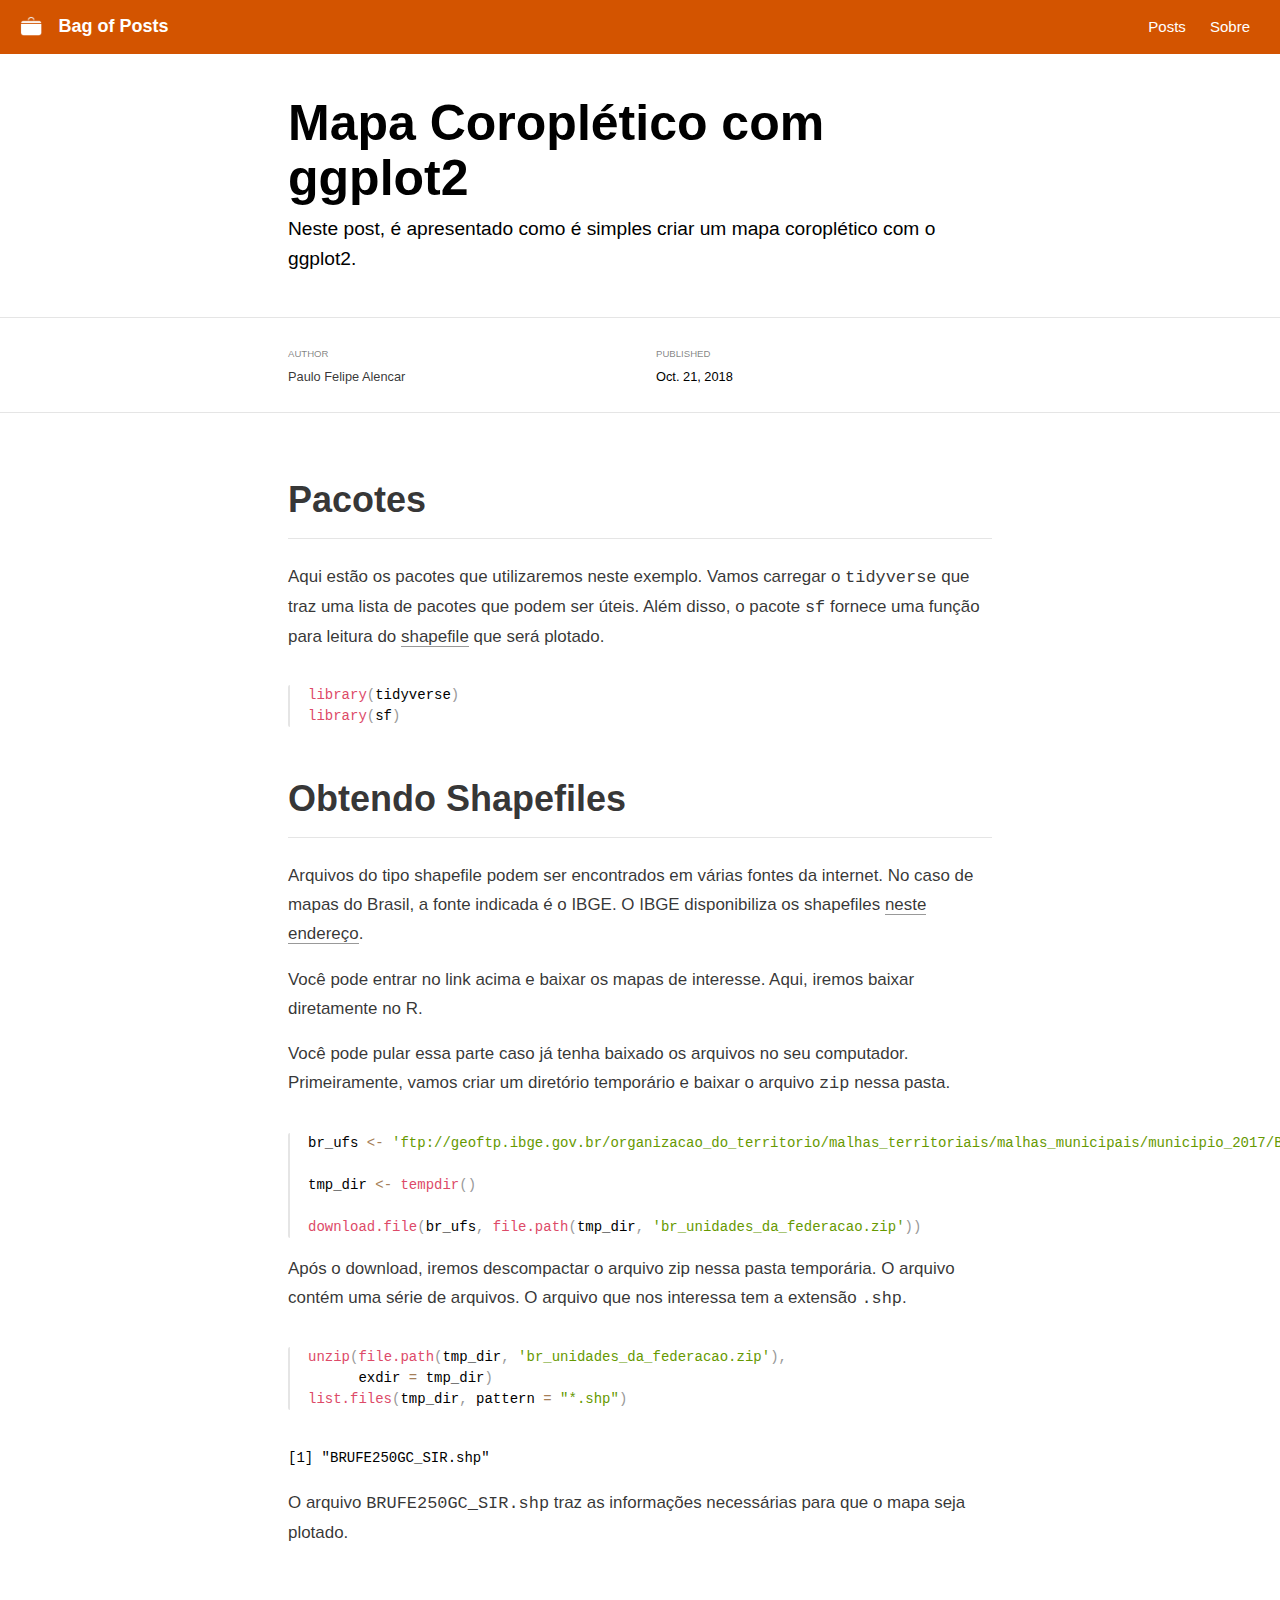
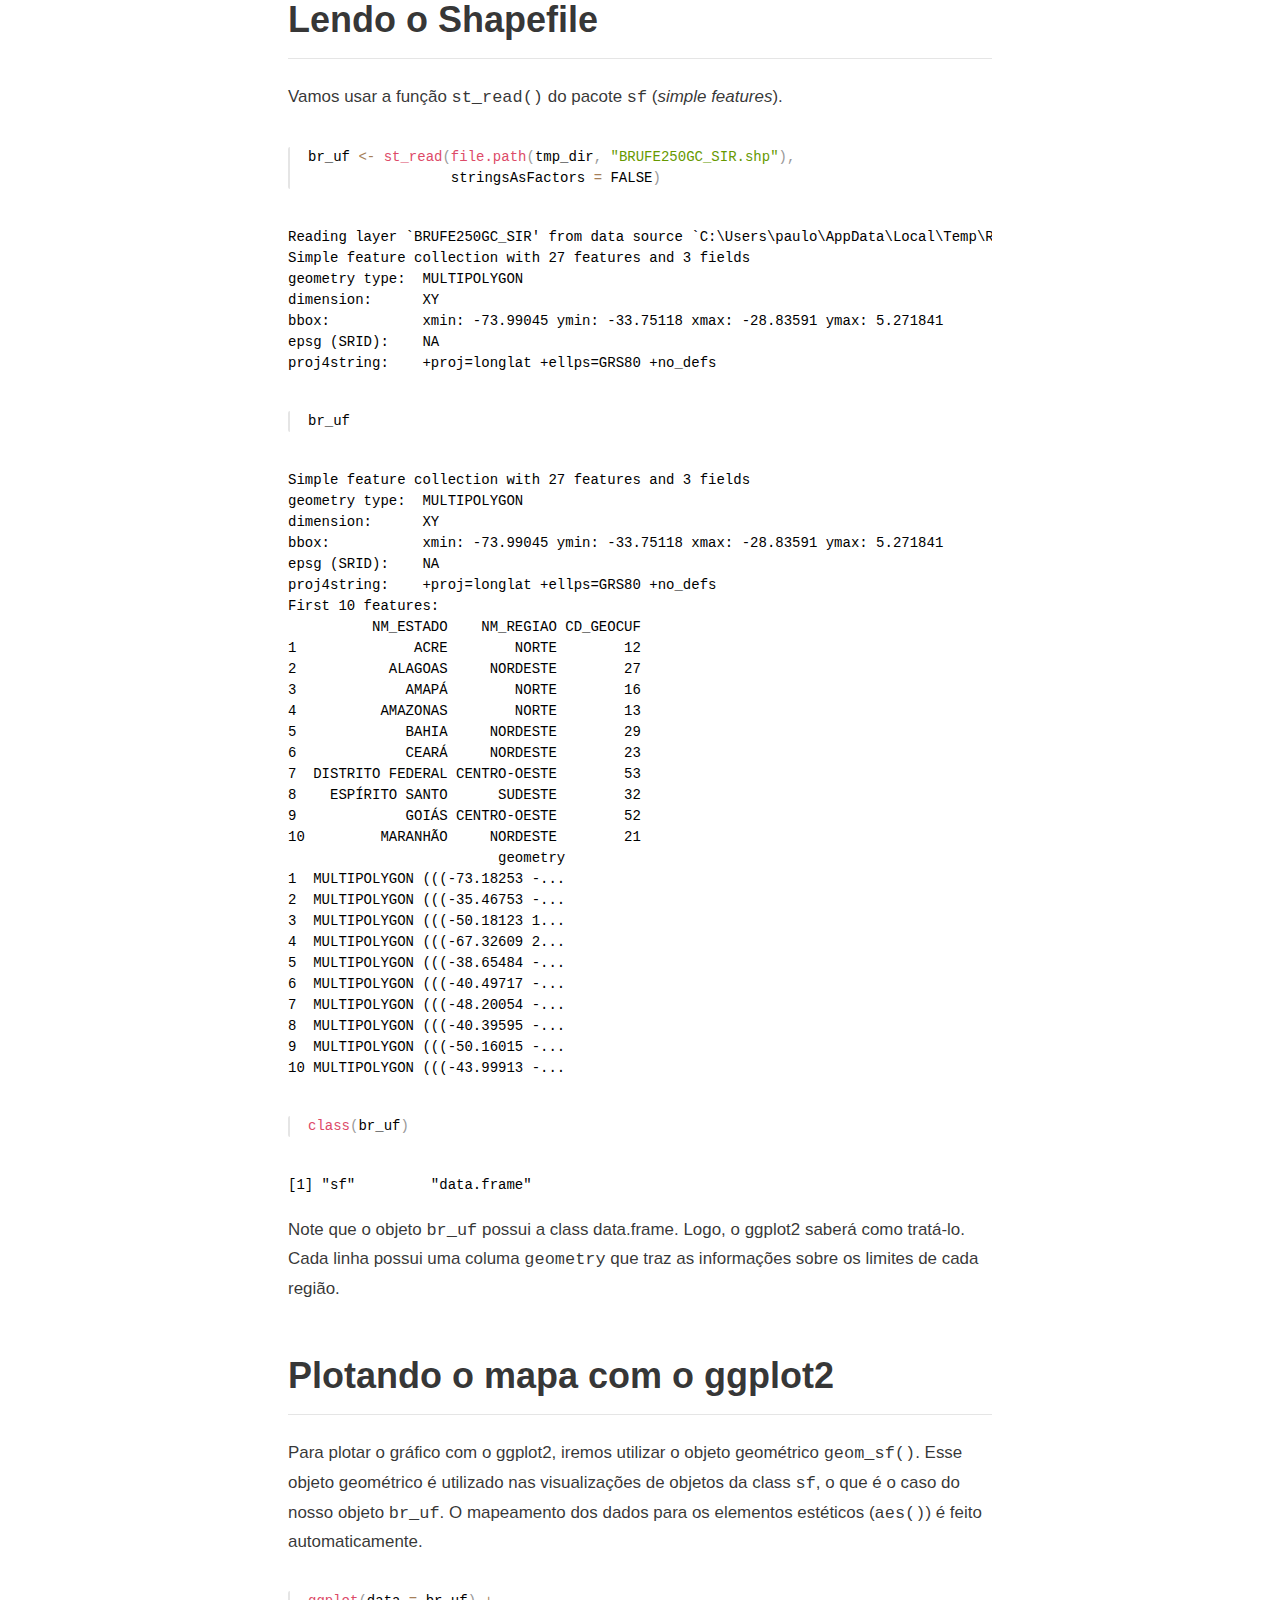
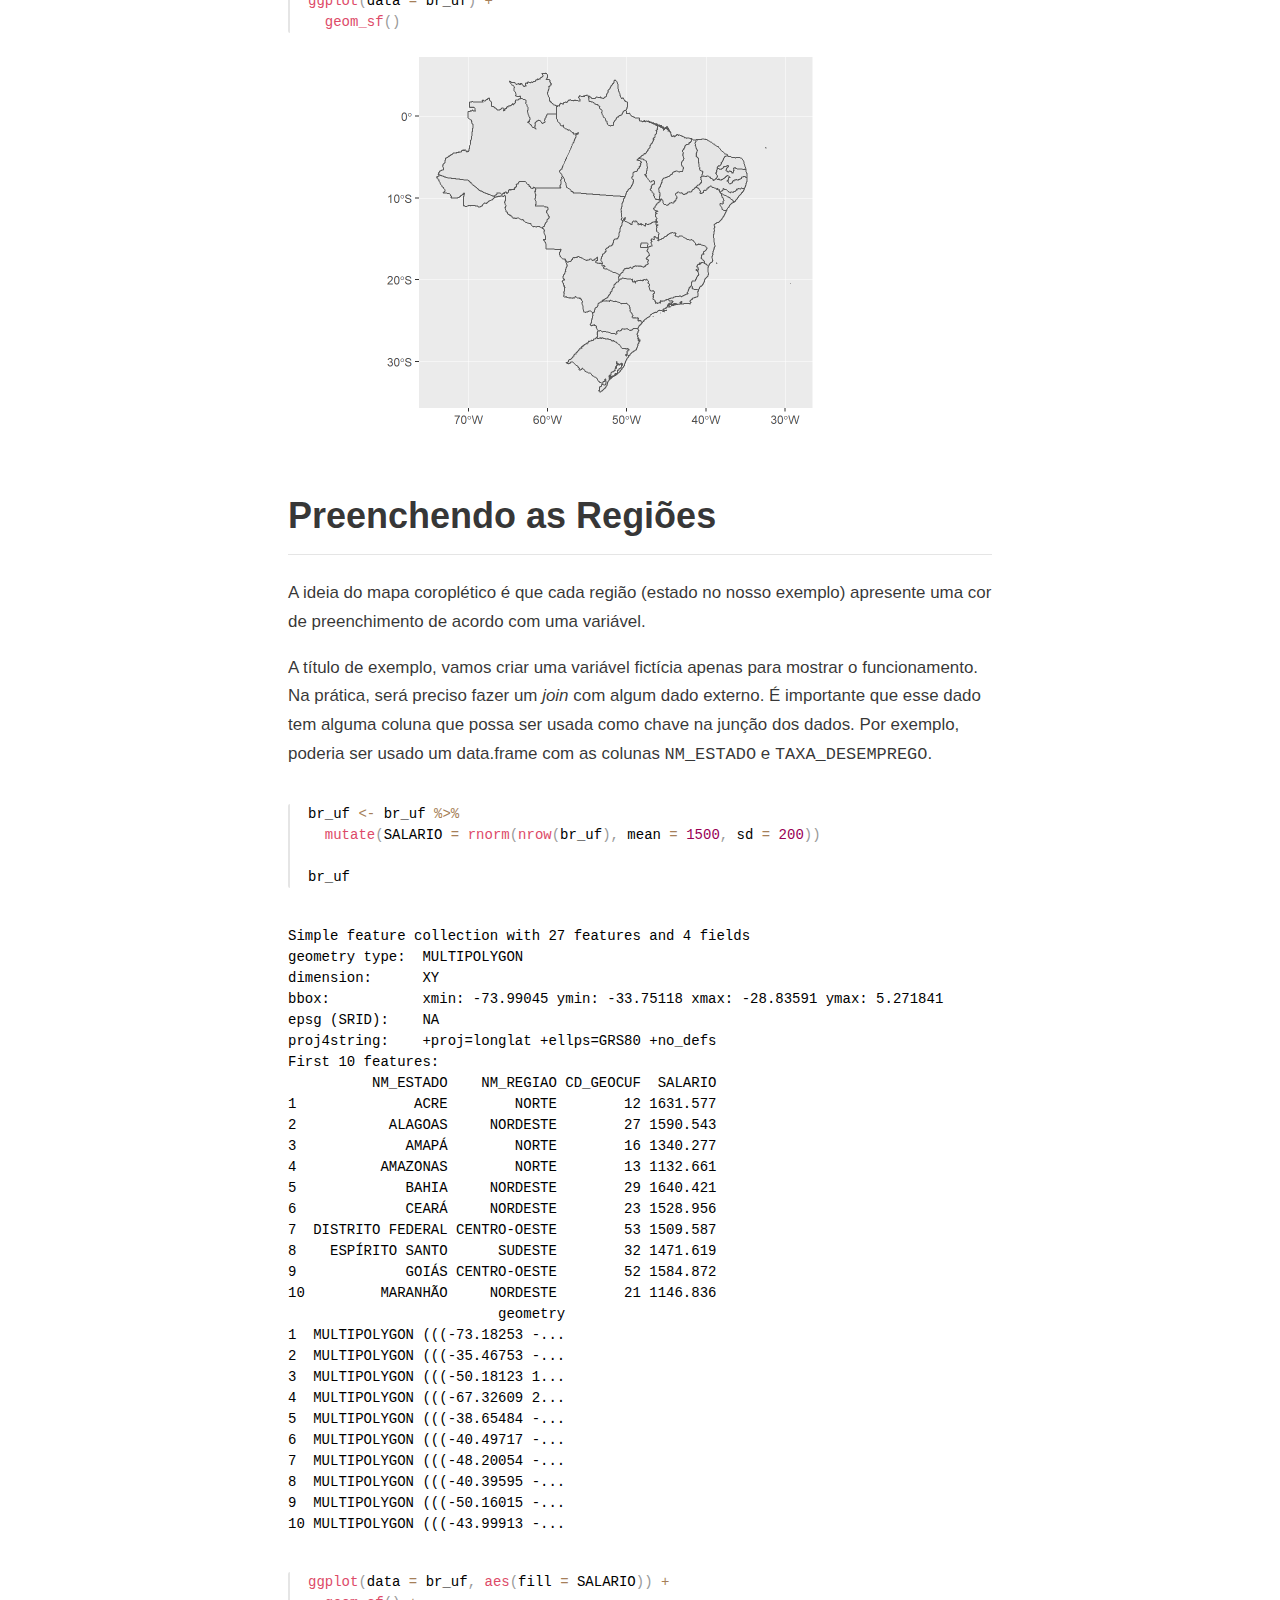
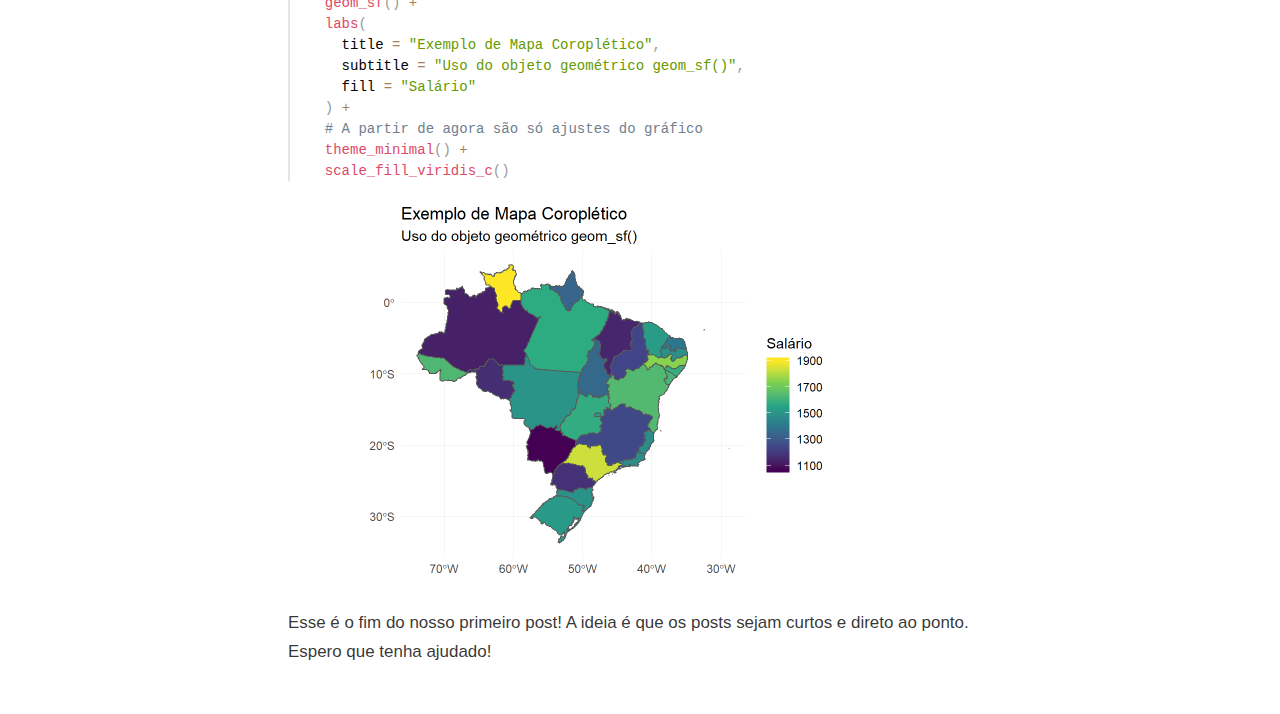
==== commit d32750be: "alterado syte.yml" ====
--- a/docs/posts/2018-10-21-mapa-coropltico-com-ggplot2/index.html
+++ b/docs/posts/2018-10-21-mapa-coropltico-com-ggplot2/index.html
@@ -23,7 +23,6 @@
 
 <meta property="description" itemprop="description" content="Neste post, é apresentado como é simples criar um mapa coroplético com o ggplot2."/>
 
-<link rel="canonical" href="https://paulofelipe.github.io/posts/2018-10-21-mapa-coropltico-com-ggplot2/"/>
 
 <!--  https://schema.org/Article -->
 <meta property="article:published" itemprop="datePublished" content="2018-10-21"/>
@@ -34,33 +33,19 @@
 <meta property="og:title" content="Bag of Posts: Mapa Coroplético com ggplot2"/>
 <meta property="og:type" content="article"/>
 <meta property="og:description" content="Neste post, é apresentado como é simples criar um mapa coroplético com o ggplot2."/>
-<meta property="og:url" content="https://paulofelipe.github.io/posts/2018-10-21-mapa-coropltico-com-ggplot2/"/>
-<meta property="og:image" content="https://paulofelipe.github.io/posts/2018-10-21-mapa-coropltico-com-ggplot2/mapa-coropltico-com-ggplot2_files/figure-html5/unnamed-chunk-7-1.png"/>
-<meta property="og:image:width" content="1248"/>
-<meta property="og:image:height" content="768"/>
 <meta property="og:locale" content="en_US"/>
 <meta property="og:site_name" content="Bag of Posts"/>
 
 <!--  https://dev.twitter.com/cards/types/summary -->
-<meta property="twitter:card" content="summary_large_image"/>
+<meta property="twitter:card" content="summary"/>
 <meta property="twitter:title" content="Bag of Posts: Mapa Coroplético com ggplot2"/>
 <meta property="twitter:description" content="Neste post, é apresentado como é simples criar um mapa coroplético com o ggplot2."/>
-<meta property="twitter:url" content="https://paulofelipe.github.io/posts/2018-10-21-mapa-coropltico-com-ggplot2/"/>
-<meta property="twitter:image" content="https://paulofelipe.github.io/posts/2018-10-21-mapa-coropltico-com-ggplot2/mapa-coropltico-com-ggplot2_files/figure-html5/unnamed-chunk-7-1.png"/>
-<meta property="twitter:image:width" content="1248"/>
-<meta property="twitter:image:height" content="768"/>
-
-<!--  https://scholar.google.com/intl/en/scholar/inclusion.html#indexing -->
-<meta name="citation_title" content="Bag of Posts: Mapa Coroplético com ggplot2"/>
-<meta name="citation_fulltext_html_url" content="https://paulofelipe.github.io/posts/2018-10-21-mapa-coropltico-com-ggplot2/"/>
-<meta name="citation_online_date" content="2018/10/21"/>
-<meta name="citation_publication_date" content="2018/10/21"/>
-<meta name="citation_author" content="Paulo Felipe Alencar"/>
+
 <!--/radix_placeholder_meta_tags-->
   <!--radix_placeholder_rmarkdown_metadata-->
 
 <script type="text/json" id="radix-rmarkdown-metadata">
-{"type":"list","attributes":{"names":{"type":"character","attributes":{},"value":["title","description","author","date","output","citation_url","canonical_url"]}},"value":[{"type":"character","attributes":{},"value":["Mapa Coroplético com ggplot2"]},{"type":"character","attributes":{},"value":["Neste post, é apresentado como é simples criar um mapa coroplético com o ggplot2."]},{"type":"list","attributes":{},"value":[{"type":"list","attributes":{"names":{"type":"character","attributes":{},"value":["name","url"]}},"value":[{"type":"character","attributes":{},"value":["Paulo Felipe Alencar"]},{"type":"character","attributes":{},"value":["https://github.com/paulofelipe"]}]}]},{"type":"character","attributes":{},"value":["10-21-2018"]},{"type":"list","attributes":{"names":{"type":"character","attributes":{},"value":["radix::radix_article"]}},"value":[{"type":"list","attributes":{"names":{"type":"character","attributes":{},"value":["self_contained"]}},"value":[{"type":"logical","attributes":{},"value":[false]}]}]},{"type":"character","attributes":{},"value":["https://paulofelipe.github.io/posts/2018-10-21-mapa-coropltico-com-ggplot2/"]},{"type":"character","attributes":{},"value":["https://paulofelipe.github.io/posts/2018-10-21-mapa-coropltico-com-ggplot2/"]}]}
+{"type":"list","attributes":{"names":{"type":"character","attributes":{},"value":["title","description","author","date","output"]}},"value":[{"type":"character","attributes":{},"value":["Mapa Coroplético com ggplot2"]},{"type":"character","attributes":{},"value":["Neste post, é apresentado como é simples criar um mapa coroplético com o ggplot2."]},{"type":"list","attributes":{},"value":[{"type":"list","attributes":{"names":{"type":"character","attributes":{},"value":["name","url"]}},"value":[{"type":"character","attributes":{},"value":["Paulo Felipe Alencar"]},{"type":"character","attributes":{},"value":["https://github.com/paulofelipe"]}]}]},{"type":"character","attributes":{},"value":["10-21-2018"]},{"type":"list","attributes":{"names":{"type":"character","attributes":{},"value":["radix::radix_article"]}},"value":[{"type":"list","attributes":{"names":{"type":"character","attributes":{},"value":["self_contained"]}},"value":[{"type":"logical","attributes":{},"value":[false]}]}]}]}
 </script>
 <!--/radix_placeholder_rmarkdown_metadata-->
   
@@ -1512,18 +1497,7 @@
 <!--radix_placeholder_site_after_body-->
 <!--/radix_placeholder_site_after_body-->
 <!--radix_placeholder_appendices-->
-<div class="appendix-bottom">
-  <h3 id="citation">Citation</h3>
-  <p>For attribution, please cite this work as</p>
-  <pre class="citation-appendix short">Alencar (2018, Oct. 21). Bag of Posts: Mapa Coroplético com ggplot2. Retrieved from https://paulofelipe.github.io/posts/2018-10-21-mapa-coropltico-com-ggplot2/</pre>
-  <p>BibTeX citation</p>
-  <pre class="citation-appendix long">@misc{alencar2018mapa,
-  author = {Alencar, Paulo Felipe},
-  title = {Bag of Posts: Mapa Coroplético com ggplot2},
-  url = {https://paulofelipe.github.io/posts/2018-10-21-mapa-coropltico-com-ggplot2/},
-  year = {2018}
-}</pre>
-</div>
+<div class="appendix-bottom"></div>
 <!--/radix_placeholder_appendices-->
 <!--radix_placeholder_navigation_after_body-->
 <!--/radix_placeholder_navigation_after_body-->
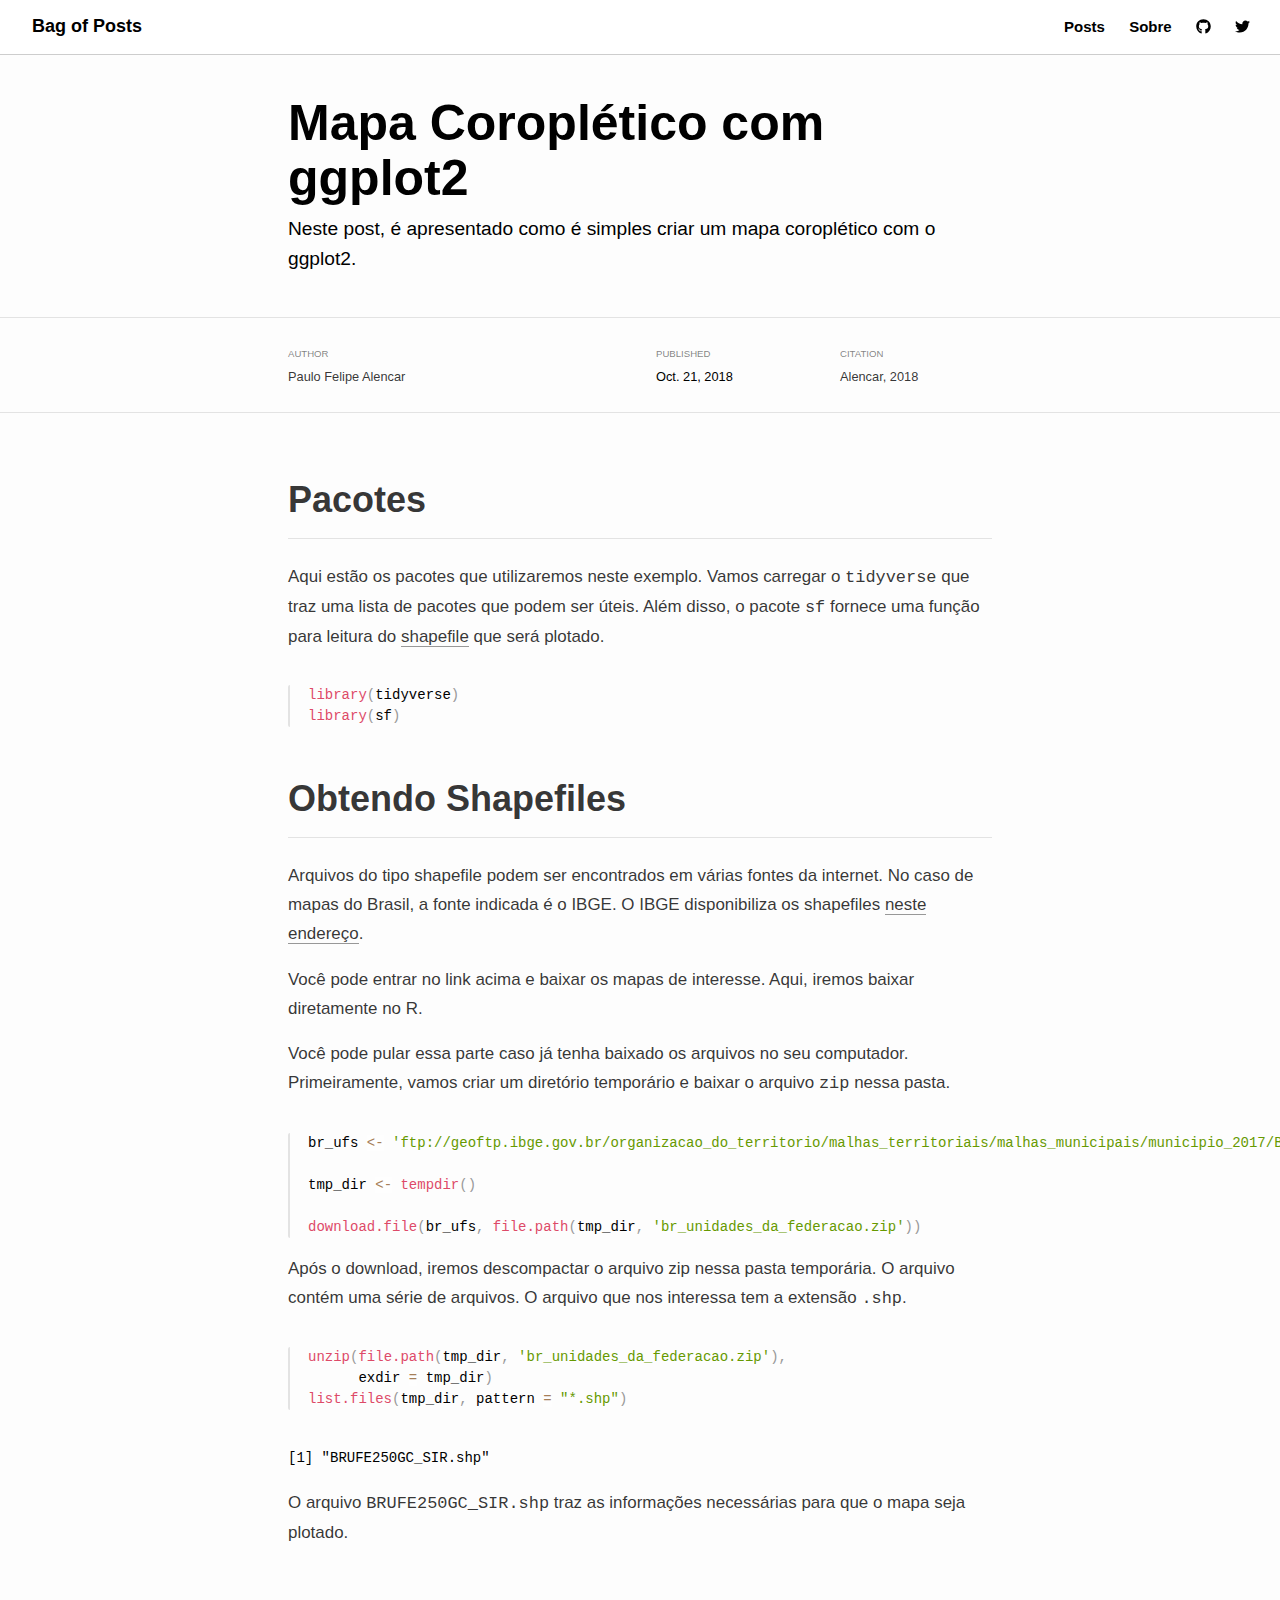
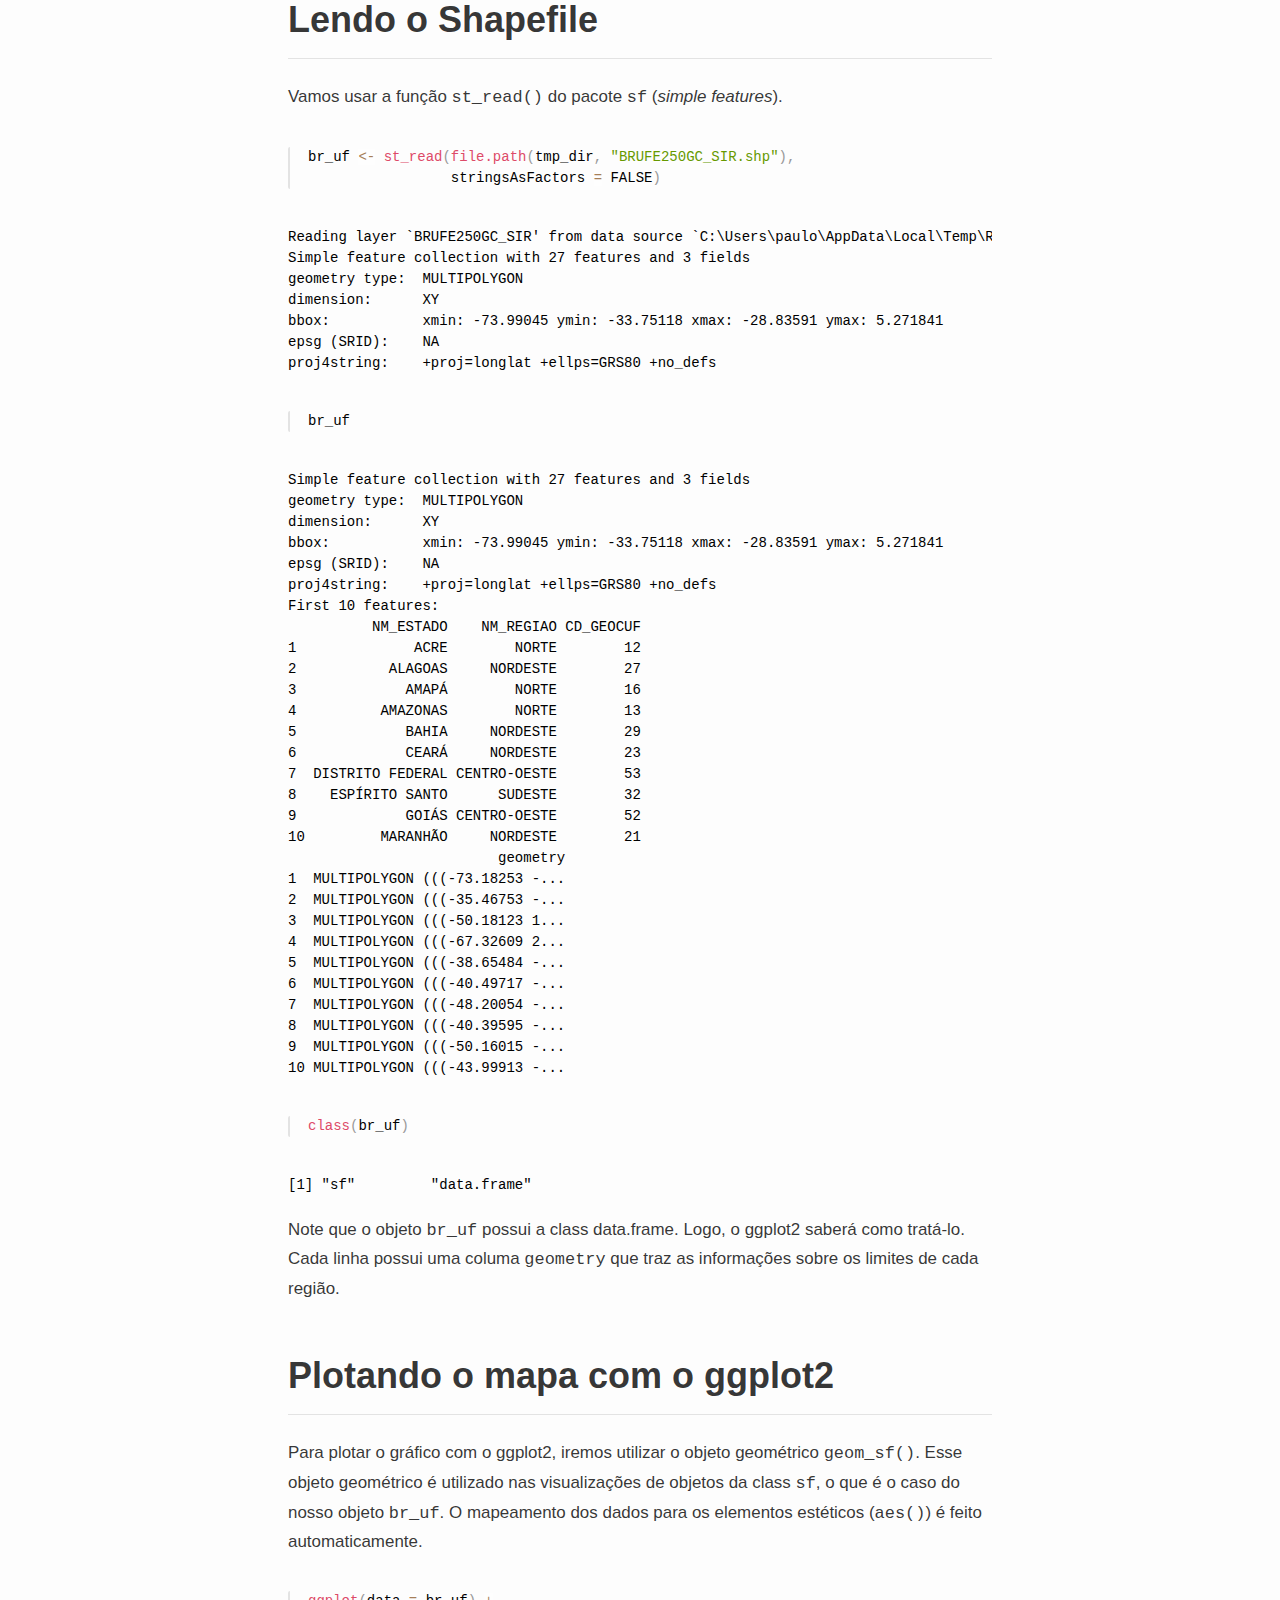
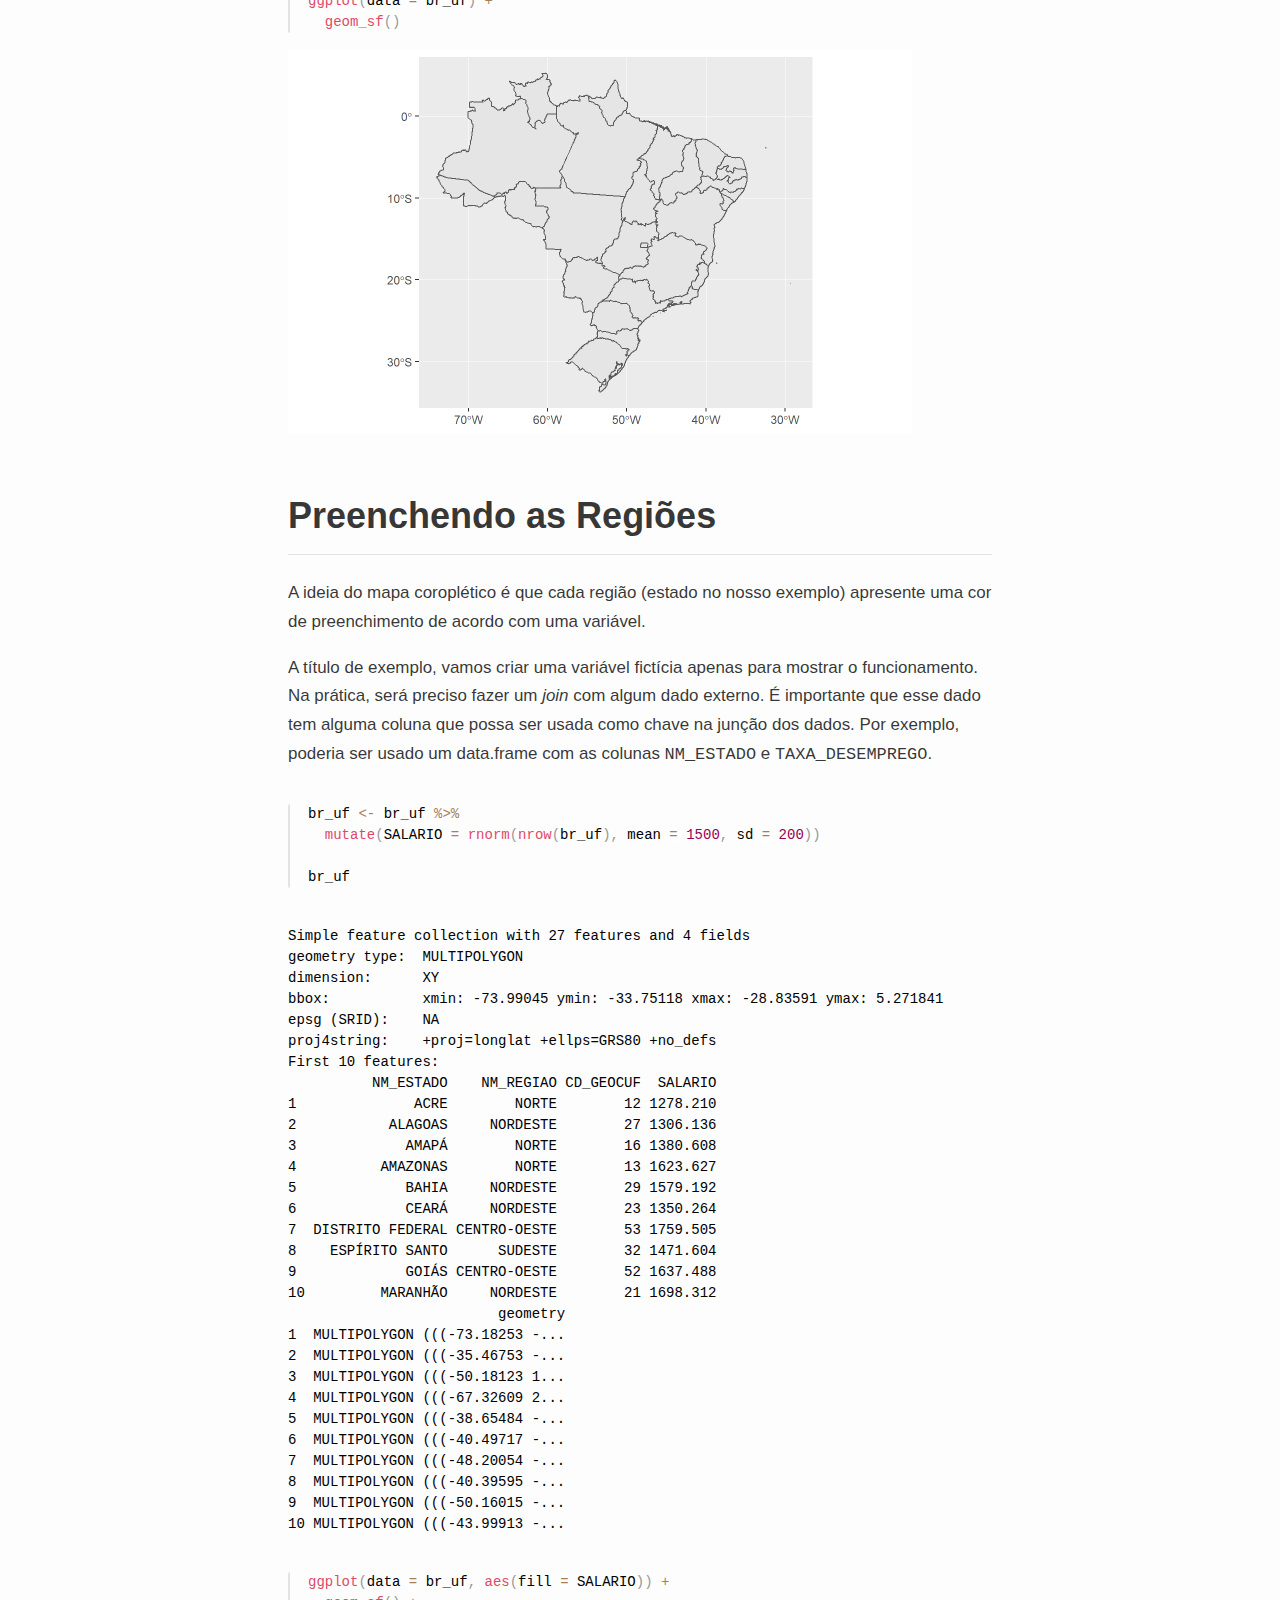
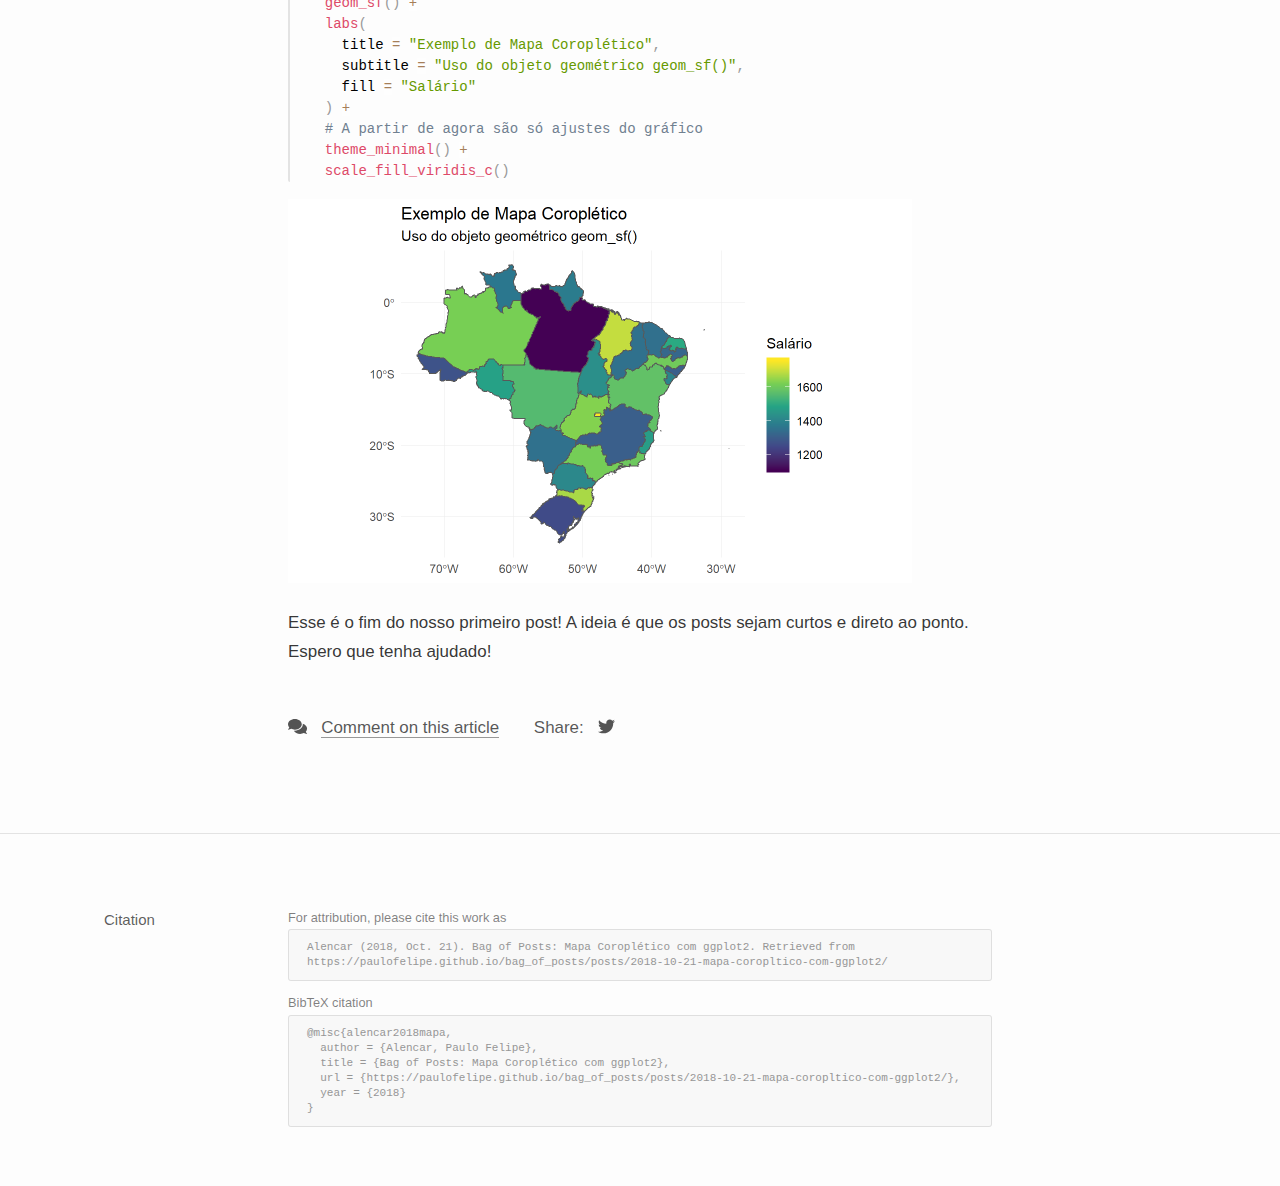
==== commit e9a0cd0e: "add tag" ====
--- a/docs/posts/2018-10-21-mapa-coropltico-com-ggplot2/index.html
+++ b/docs/posts/2018-10-21-mapa-coropltico-com-ggplot2/index.html
@@ -23,6 +23,7 @@
 
 <meta property="description" itemprop="description" content="Neste post, é apresentado como é simples criar um mapa coroplético com o ggplot2."/>
 
+<link rel="canonical" href="https://paulofelipe.github.io/bag_of_posts/posts/2018-10-21-mapa-coropltico-com-ggplot2/"/>
 
 <!--  https://schema.org/Article -->
 <meta property="article:published" itemprop="datePublished" content="2018-10-21"/>
@@ -33,19 +34,33 @@
 <meta property="og:title" content="Bag of Posts: Mapa Coroplético com ggplot2"/>
 <meta property="og:type" content="article"/>
 <meta property="og:description" content="Neste post, é apresentado como é simples criar um mapa coroplético com o ggplot2."/>
+<meta property="og:url" content="https://paulofelipe.github.io/bag_of_posts/posts/2018-10-21-mapa-coropltico-com-ggplot2/"/>
+<meta property="og:image" content="https://paulofelipe.github.io/bag_of_posts/posts/2018-10-21-mapa-coropltico-com-ggplot2/mapa-coropltico-com-ggplot2_files/figure-html5/unnamed-chunk-7-1.png"/>
+<meta property="og:image:width" content="1248"/>
+<meta property="og:image:height" content="768"/>
 <meta property="og:locale" content="en_US"/>
 <meta property="og:site_name" content="Bag of Posts"/>
 
 <!--  https://dev.twitter.com/cards/types/summary -->
-<meta property="twitter:card" content="summary"/>
+<meta property="twitter:card" content="summary_large_image"/>
 <meta property="twitter:title" content="Bag of Posts: Mapa Coroplético com ggplot2"/>
 <meta property="twitter:description" content="Neste post, é apresentado como é simples criar um mapa coroplético com o ggplot2."/>
-
+<meta property="twitter:url" content="https://paulofelipe.github.io/bag_of_posts/posts/2018-10-21-mapa-coropltico-com-ggplot2/"/>
+<meta property="twitter:image" content="https://paulofelipe.github.io/bag_of_posts/posts/2018-10-21-mapa-coropltico-com-ggplot2/mapa-coropltico-com-ggplot2_files/figure-html5/unnamed-chunk-7-1.png"/>
+<meta property="twitter:image:width" content="1248"/>
+<meta property="twitter:image:height" content="768"/>
+
+<!--  https://scholar.google.com/intl/en/scholar/inclusion.html#indexing -->
+<meta name="citation_title" content="Bag of Posts: Mapa Coroplético com ggplot2"/>
+<meta name="citation_fulltext_html_url" content="https://paulofelipe.github.io/bag_of_posts/posts/2018-10-21-mapa-coropltico-com-ggplot2/"/>
+<meta name="citation_online_date" content="2018/10/21"/>
+<meta name="citation_publication_date" content="2018/10/21"/>
+<meta name="citation_author" content="Paulo Felipe Alencar"/>
 <!--/radix_placeholder_meta_tags-->
   <!--radix_placeholder_rmarkdown_metadata-->
 
 <script type="text/json" id="radix-rmarkdown-metadata">
-{"type":"list","attributes":{"names":{"type":"character","attributes":{},"value":["title","description","author","date","output"]}},"value":[{"type":"character","attributes":{},"value":["Mapa Coroplético com ggplot2"]},{"type":"character","attributes":{},"value":["Neste post, é apresentado como é simples criar um mapa coroplético com o ggplot2."]},{"type":"list","attributes":{},"value":[{"type":"list","attributes":{"names":{"type":"character","attributes":{},"value":["name","url"]}},"value":[{"type":"character","attributes":{},"value":["Paulo Felipe Alencar"]},{"type":"character","attributes":{},"value":["https://github.com/paulofelipe"]}]}]},{"type":"character","attributes":{},"value":["10-21-2018"]},{"type":"list","attributes":{"names":{"type":"character","attributes":{},"value":["radix::radix_article"]}},"value":[{"type":"list","attributes":{"names":{"type":"character","attributes":{},"value":["self_contained"]}},"value":[{"type":"logical","attributes":{},"value":[false]}]}]}]}
+{"type":"list","attributes":{"names":{"type":"character","attributes":{},"value":["title","description","author","date","output","categories","citation_url","canonical_url"]}},"value":[{"type":"character","attributes":{},"value":["Mapa Coroplético com ggplot2"]},{"type":"character","attributes":{},"value":["Neste post, é apresentado como é simples criar um mapa coroplético com o ggplot2."]},{"type":"list","attributes":{},"value":[{"type":"list","attributes":{"names":{"type":"character","attributes":{},"value":["name","url"]}},"value":[{"type":"character","attributes":{},"value":["Paulo Felipe Alencar"]},{"type":"character","attributes":{},"value":["https://github.com/paulofelipe"]}]}]},{"type":"character","attributes":{},"value":["10-21-2018"]},{"type":"list","attributes":{"names":{"type":"character","attributes":{},"value":["radix::radix_article"]}},"value":[{"type":"list","attributes":{"names":{"type":"character","attributes":{},"value":["self_contained"]}},"value":[{"type":"logical","attributes":{},"value":[false]}]}]},{"type":"character","attributes":{},"value":["Visualizações","ggplot2"]},{"type":"character","attributes":{},"value":["https://paulofelipe.github.io/bag_of_posts/posts/2018-10-21-mapa-coropltico-com-ggplot2/"]},{"type":"character","attributes":{},"value":["https://paulofelipe.github.io/bag_of_posts/posts/2018-10-21-mapa-coropltico-com-ggplot2/"]}]}
 </script>
 <!--/radix_placeholder_rmarkdown_metadata-->
   
@@ -1262,25 +1277,36 @@
   <script src="../../site_libs/webcomponents-2.0.0/webcomponents.js"></script>
   <script src="../../site_libs/distill-2.2.21/template.v2.js"></script>
   <!--radix_placeholder_site_in_header-->
+<script async src="https://www.googletagmanager.com/gtag/js?id=UA-128114372-1"></script>
+<script>
+window.dataLayer = window.dataLayer || [];
+function gtag(){dataLayer.push(arguments);}
+gtag('js', new Date());
+gtag('config', 'UA-128114372-1');
+</script>
 <style type="text/css">
+body{
+  background-color: #fdfdfd;
+}
 .radix-site-nav {
-  color: rgba(255, 255, 255, 0.8);
-  background-color: #d35400;
-    font-size: 15px;
+  background-color: #ffffff;
+  font-size: 15px;
   font-weight: 300;
+  border-bottom: 1px solid #cdcdcd
 }
 
 .radix-site-nav a {
   color: inherit;
   text-decoration: none;
+  font-weight: bold;
 }
 
 .radix-site-nav a:hover {
-  color: white;
+  color: black;
 }
 
 .radix-site-header {
-  color: #ffffff;
+  color: #000000;
 }
 
 .radix-site-footer {
@@ -1314,14 +1340,17 @@
 <header class="header header--fixed" role="banner">
 <nav class="radix-site-nav radix-site-header">
 <div class="nav-left">
-<a class="logo">
-<img src="../../images/briefcase.png"/>
-</a>
 <a href="../../index.html" class="title">Bag of Posts</a>
 </div>
 <div class="nav-right">
 <a href="../../index.html">Posts</a>
 <a href="../../about.html">Sobre</a>
+<a href="https://github.com/paulofelipe">
+<i class="fab fa-github"></i>
+</a>
+<a href="https://twitter.com/paulofelipeao">
+<i class="fab fa-twitter"></i>
+</a>
 <a href="javascript:void(0);" class="nav-toggle">&#9776;</a>
 </div>
 </nav>
@@ -1378,7 +1407,7 @@
 br_uf &lt;- st_read(file.path(tmp_dir, &quot;BRUFE250GC_SIR.shp&quot;),
                  stringsAsFactors = FALSE)</code></pre>
 <pre><code>
-Reading layer `BRUFE250GC_SIR&#39; from data source `C:\Users\paulo\AppData\Local\Temp\RtmpKgcKhz\BRUFE250GC_SIR.shp&#39; using driver `ESRI Shapefile&#39;
+Reading layer `BRUFE250GC_SIR&#39; from data source `C:\Users\paulo\AppData\Local\Temp\RtmpEn90cG\BRUFE250GC_SIR.shp&#39; using driver `ESRI Shapefile&#39;
 Simple feature collection with 27 features and 3 fields
 geometry type:  MULTIPOLYGON
 dimension:      XY
@@ -1449,16 +1478,16 @@
 proj4string:    +proj=longlat +ellps=GRS80 +no_defs
 First 10 features:
           NM_ESTADO    NM_REGIAO CD_GEOCUF  SALARIO
-1              ACRE        NORTE        12 1631.577
-2           ALAGOAS     NORDESTE        27 1590.543
-3             AMAPÁ        NORTE        16 1340.277
-4          AMAZONAS        NORTE        13 1132.661
-5             BAHIA     NORDESTE        29 1640.421
-6             CEARÁ     NORDESTE        23 1528.956
-7  DISTRITO FEDERAL CENTRO-OESTE        53 1509.587
-8    ESPÍRITO SANTO      SUDESTE        32 1471.619
-9             GOIÁS CENTRO-OESTE        52 1584.872
-10         MARANHÃO     NORDESTE        21 1146.836
+1              ACRE        NORTE        12 1278.210
+2           ALAGOAS     NORDESTE        27 1306.136
+3             AMAPÁ        NORTE        16 1380.608
+4          AMAZONAS        NORTE        13 1623.627
+5             BAHIA     NORDESTE        29 1579.192
+6             CEARÁ     NORDESTE        23 1350.264
+7  DISTRITO FEDERAL CENTRO-OESTE        53 1759.505
+8    ESPÍRITO SANTO      SUDESTE        32 1471.604
+9             GOIÁS CENTRO-OESTE        52 1637.488
+10         MARANHÃO     NORDESTE        21 1698.312
                          geometry
 1  MULTIPOLYGON (((-73.18253 -...
 2  MULTIPOLYGON (((-35.46753 -...
@@ -1487,6 +1516,35 @@
 </div>
 <p>Esse é o fim do nosso primeiro post! A ideia é que os posts sejam curtos e direto ao ponto. Espero que tenha ajudado!</p>
 <!--radix_placeholder_article_footer-->
+<div class="article-footer">
+  <p class="social_footer">
+    <span class="disqus-comments">
+      <i class="fas fa-comments"></i>
+      &nbsp;
+      <span class="disqus-comment-count" data-disqus-identifier="posts/2018-10-21-mapa-coropltico-com-ggplot2/">Comment on this article</span>
+    </span>
+    <span class="article-sharing">
+      Share: &nbsp;
+      <a href="https://twitter.com/share?text=Mapa%20Coropl%C3%A9tico%20com%20ggplot2&amp;url=https%3A%2F%2Fpaulofelipe.github.io%2Fbag_of_posts%2Fposts%2F2018-10-21-mapa-coropltico-com-ggplot2%2F">
+        <i class="fab fa-twitter"></i>
+      </a>
+    </span>
+  </p>
+  <script id="dsq-count-scr" src="https://bag-of-posts.disqus.com/count.js" async></script>
+  <div id="disqus_thread" class="hidden"></div>
+  <script>
+var disqus_config = function () {
+  this.page.url = 'https://paulofelipe.github.io/bag_of_posts/posts/2018-10-21-mapa-coropltico-com-ggplot2/';
+  this.page.identifier = 'posts/2018-10-21-mapa-coropltico-com-ggplot2/';
+};
+(function() {
+  var d = document, s = d.createElement('script');
+  s.src = 'https://bag-of-posts.disqus.com/embed.js';
+  s.setAttribute('data-timestamp', +new Date());
+  (d.head || d.body).appendChild(s);
+})();
+</script>
+</div>
 <!--/radix_placeholder_article_footer-->
 </div>
 
@@ -1497,7 +1555,18 @@
 <!--radix_placeholder_site_after_body-->
 <!--/radix_placeholder_site_after_body-->
 <!--radix_placeholder_appendices-->
-<div class="appendix-bottom"></div>
+<div class="appendix-bottom">
+  <h3 id="citation">Citation</h3>
+  <p>For attribution, please cite this work as</p>
+  <pre class="citation-appendix short">Alencar (2018, Oct. 21). Bag of Posts: Mapa Coroplético com ggplot2. Retrieved from https://paulofelipe.github.io/bag_of_posts/posts/2018-10-21-mapa-coropltico-com-ggplot2/</pre>
+  <p>BibTeX citation</p>
+  <pre class="citation-appendix long">@misc{alencar2018mapa,
+  author = {Alencar, Paulo Felipe},
+  title = {Bag of Posts: Mapa Coroplético com ggplot2},
+  url = {https://paulofelipe.github.io/bag_of_posts/posts/2018-10-21-mapa-coropltico-com-ggplot2/},
+  year = {2018}
+}</pre>
+</div>
 <!--/radix_placeholder_appendices-->
 <!--radix_placeholder_navigation_after_body-->
 <!--/radix_placeholder_navigation_after_body-->
